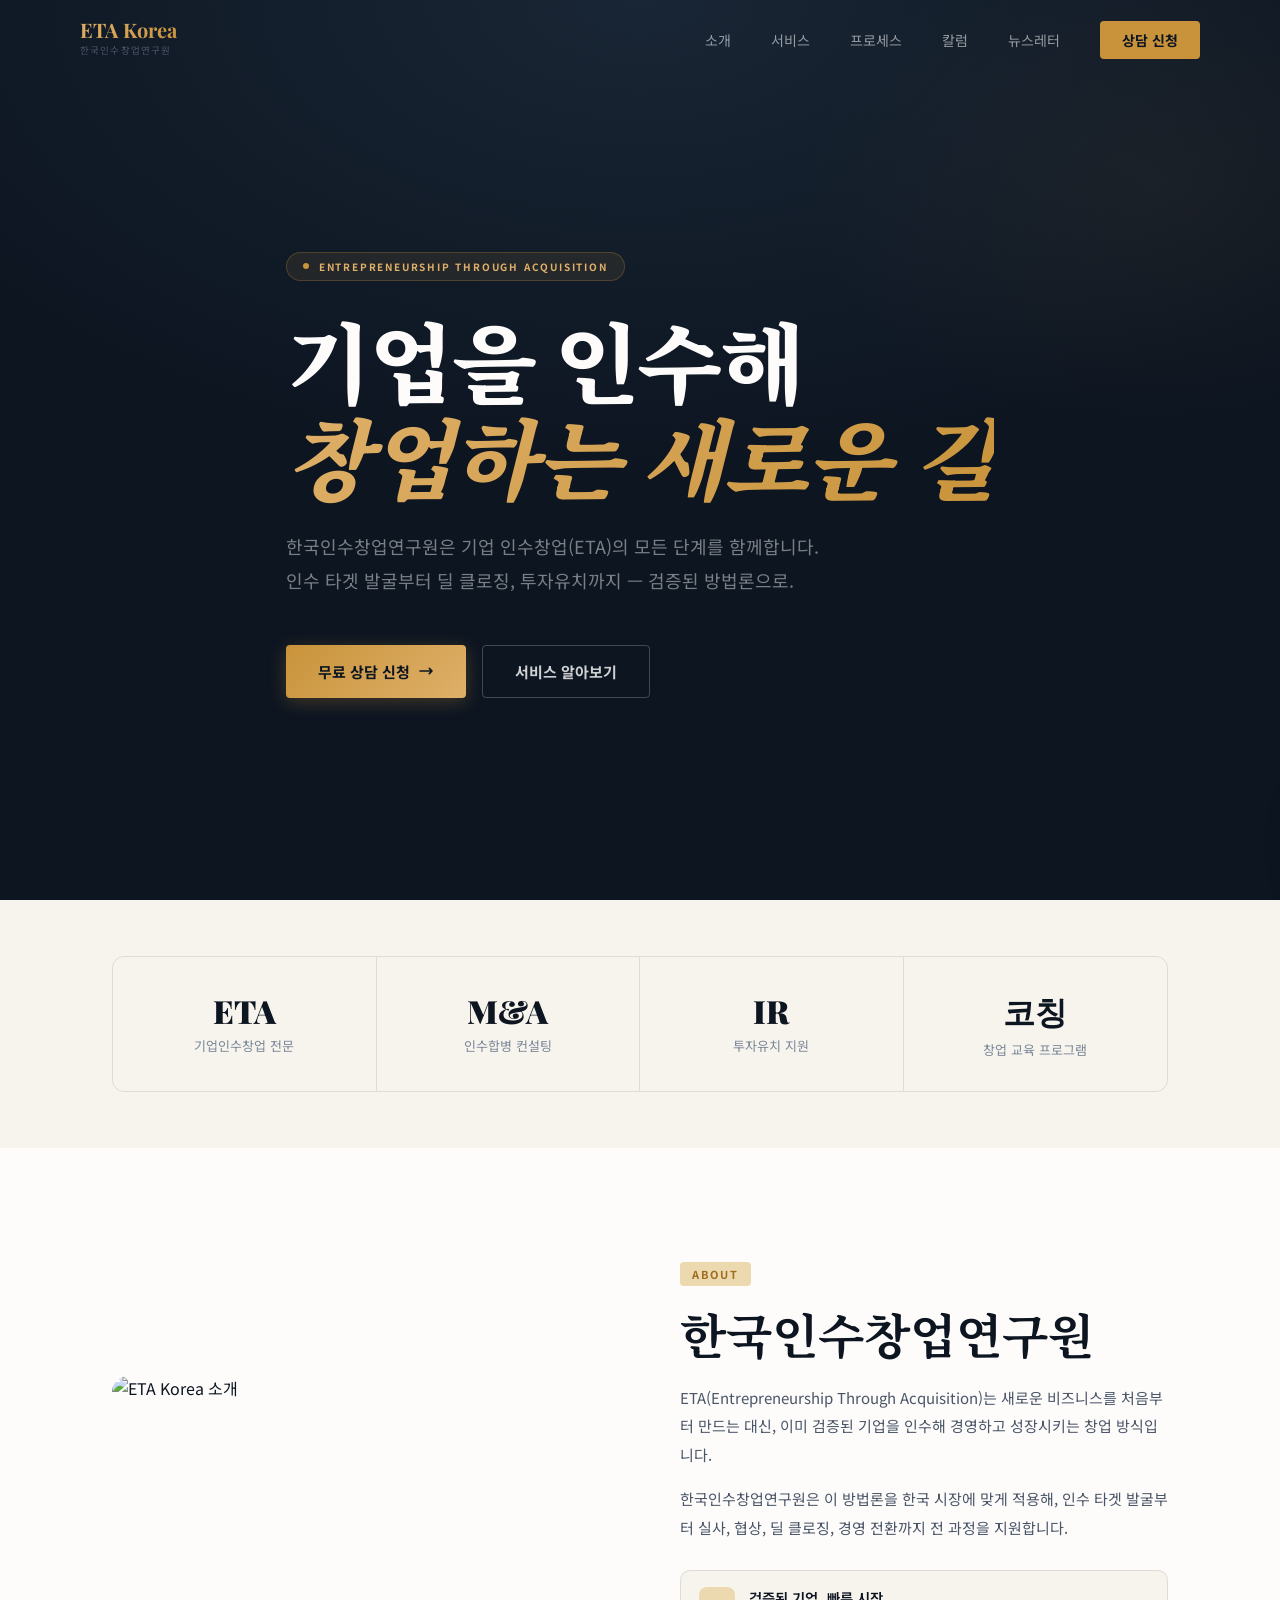
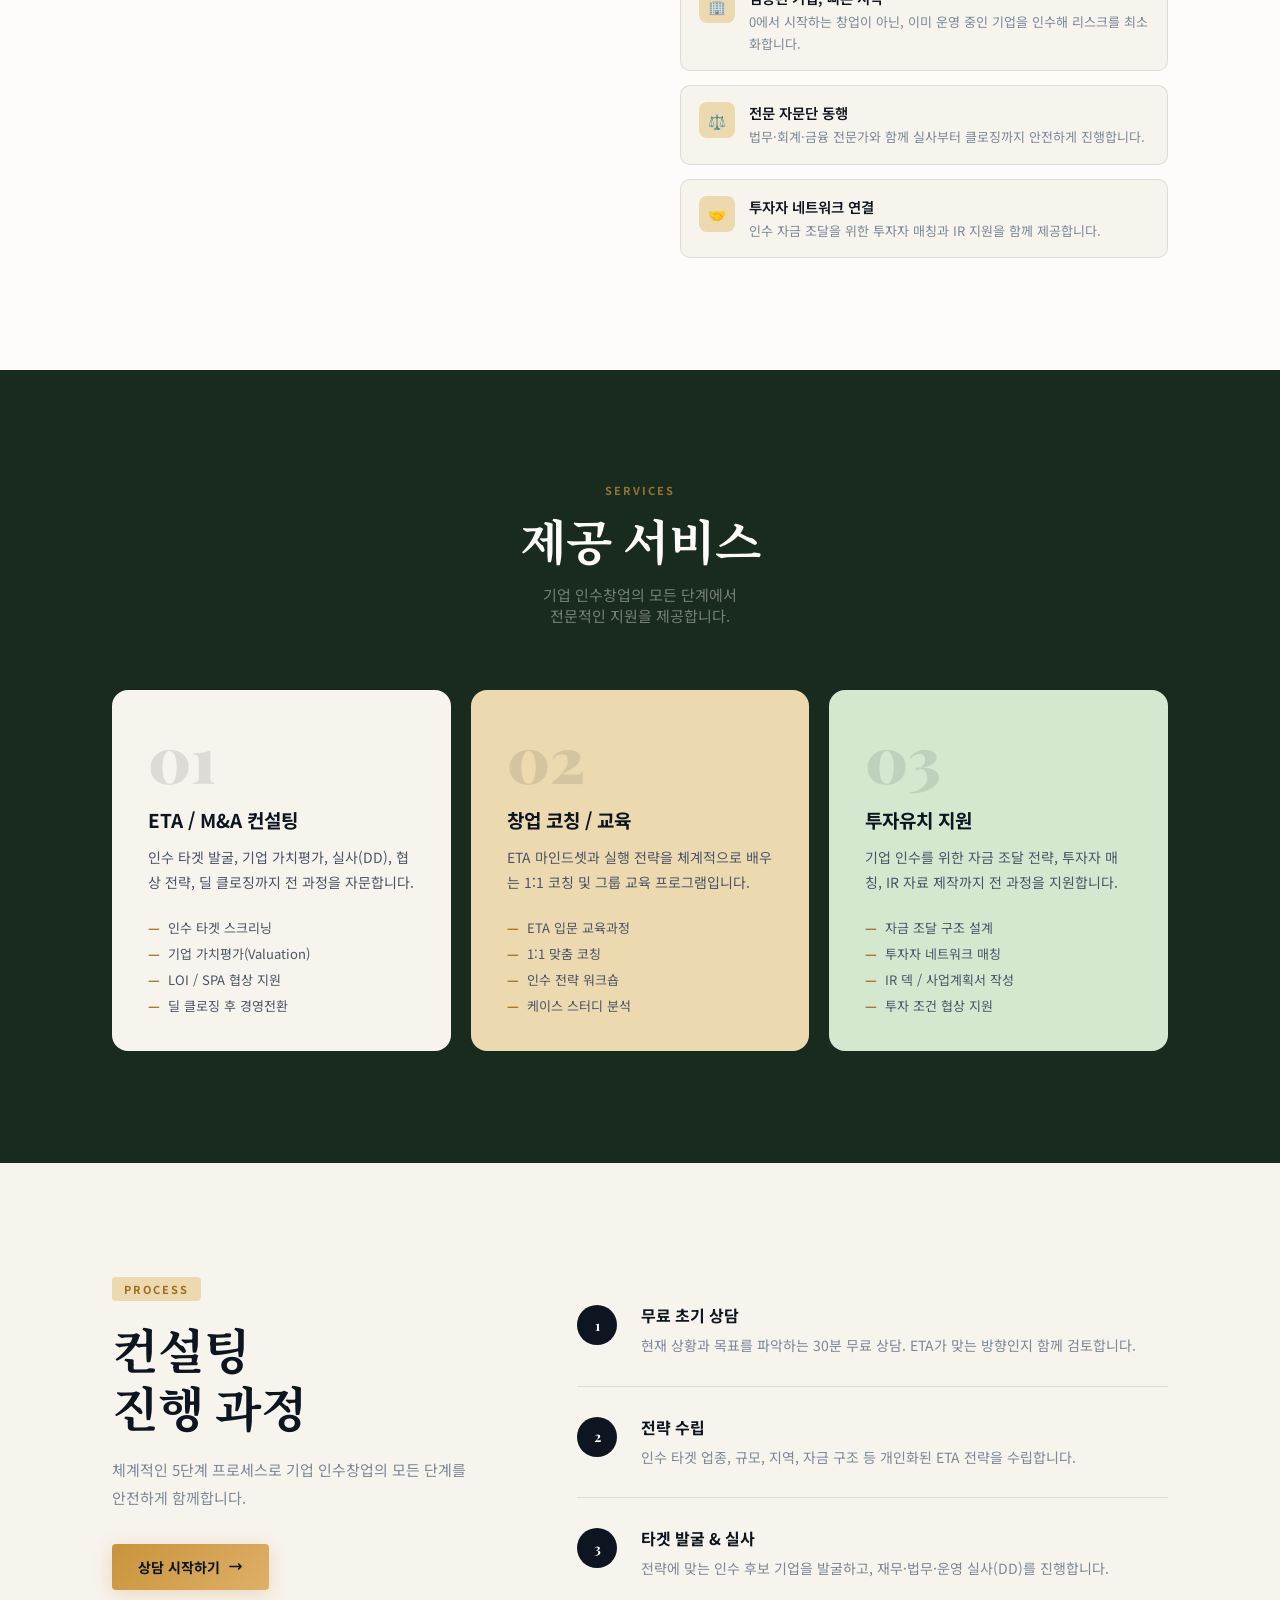
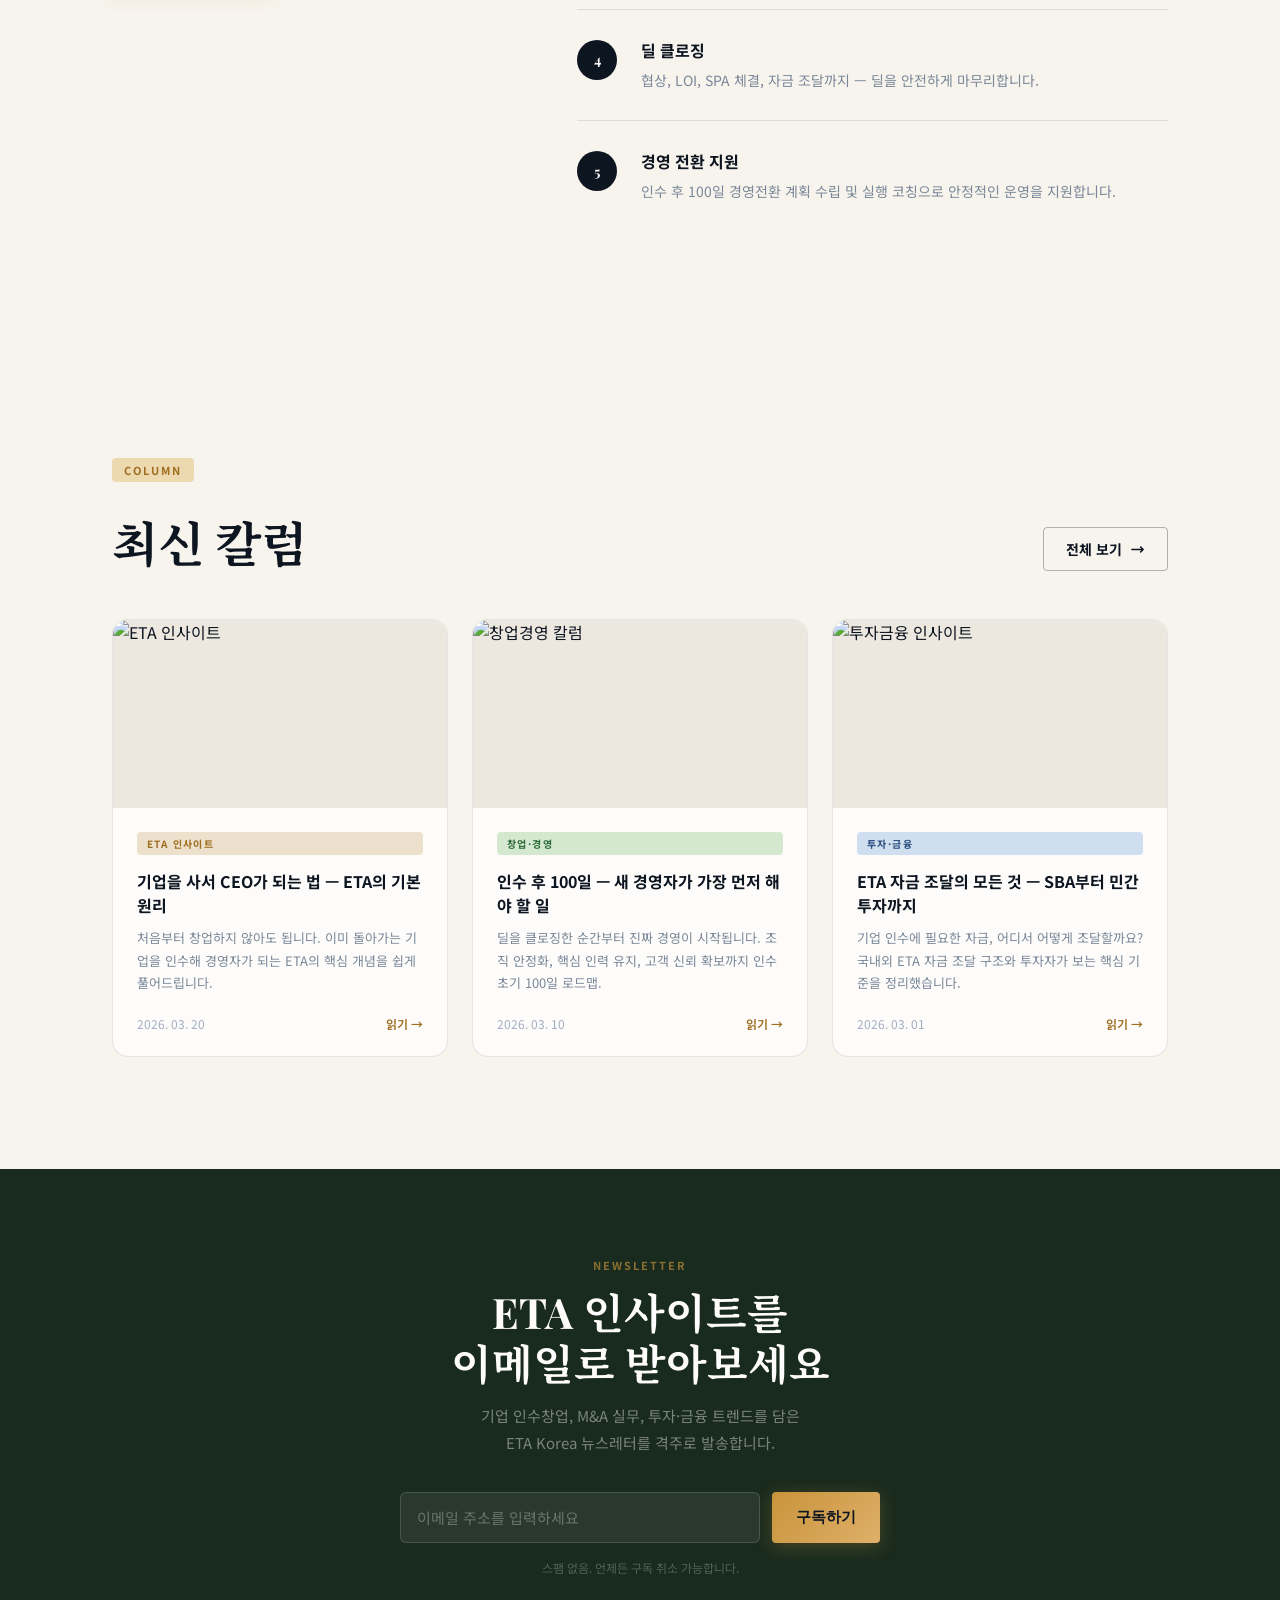
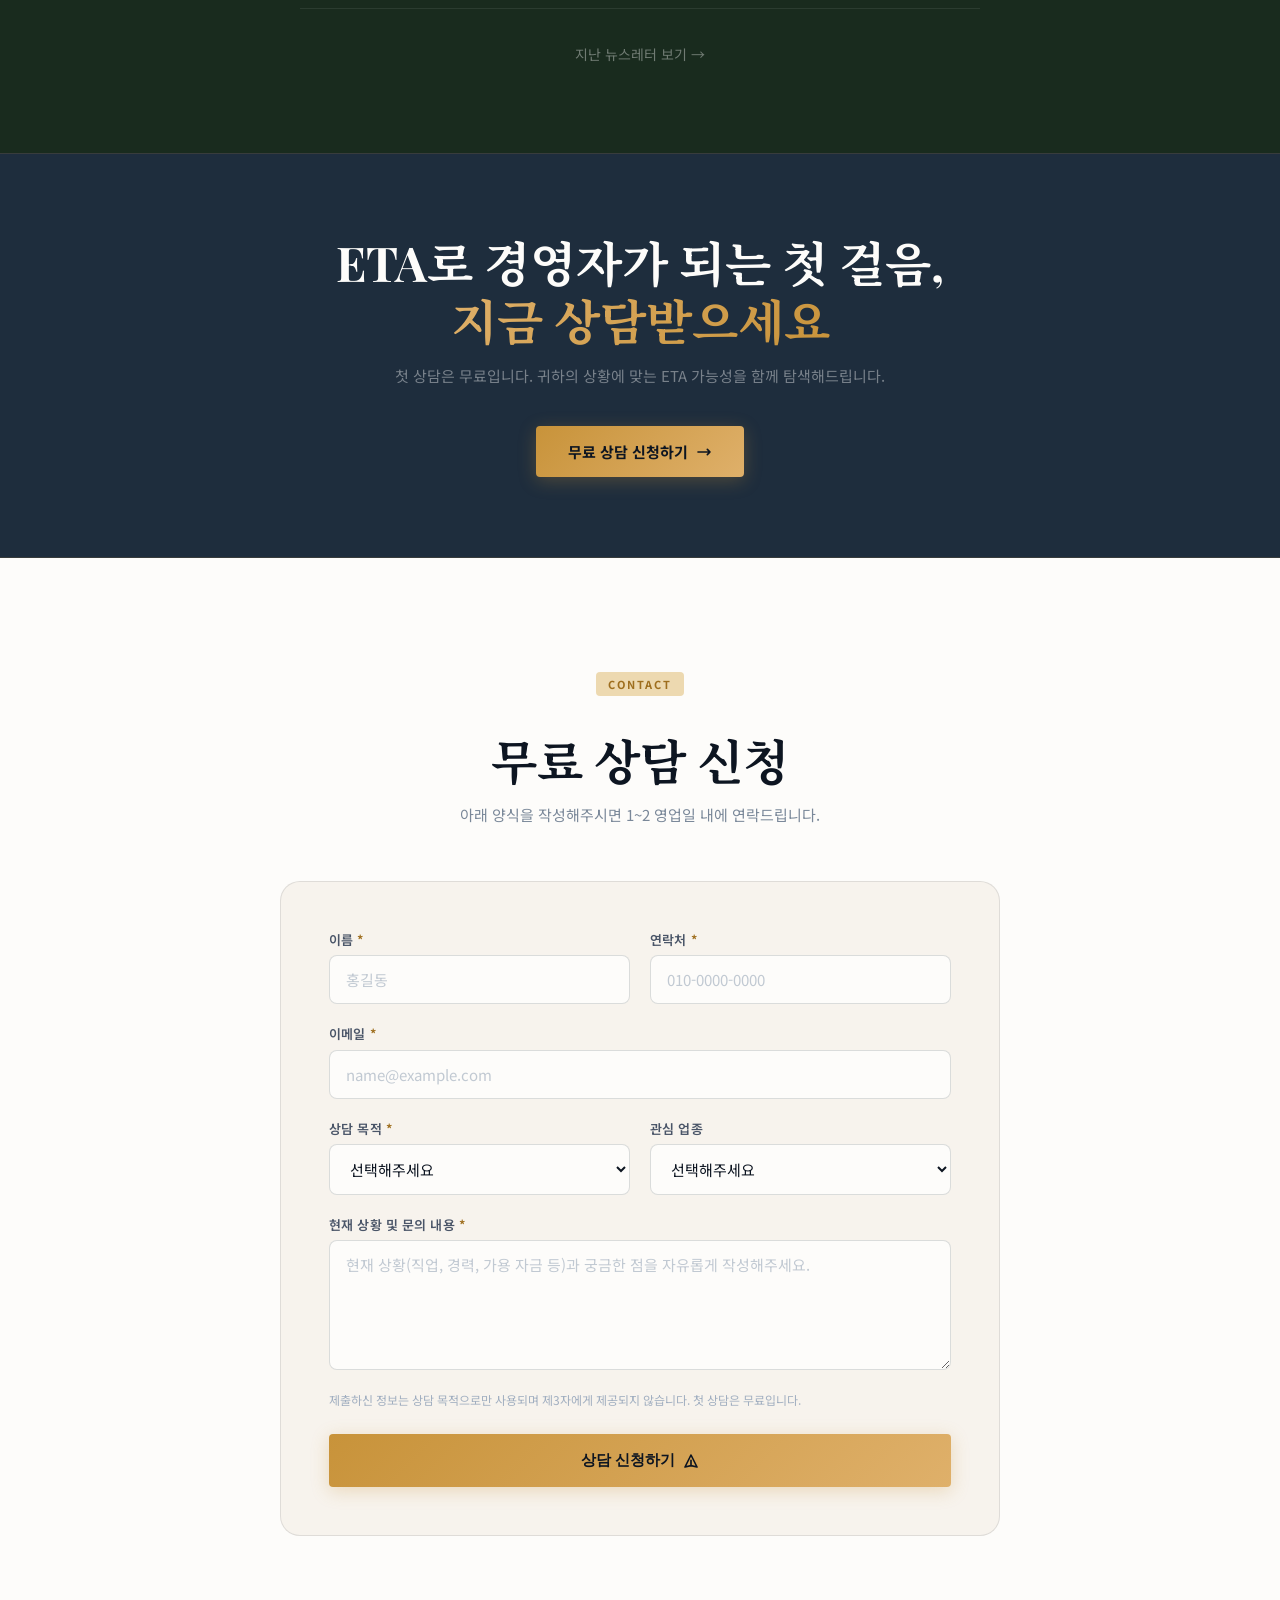
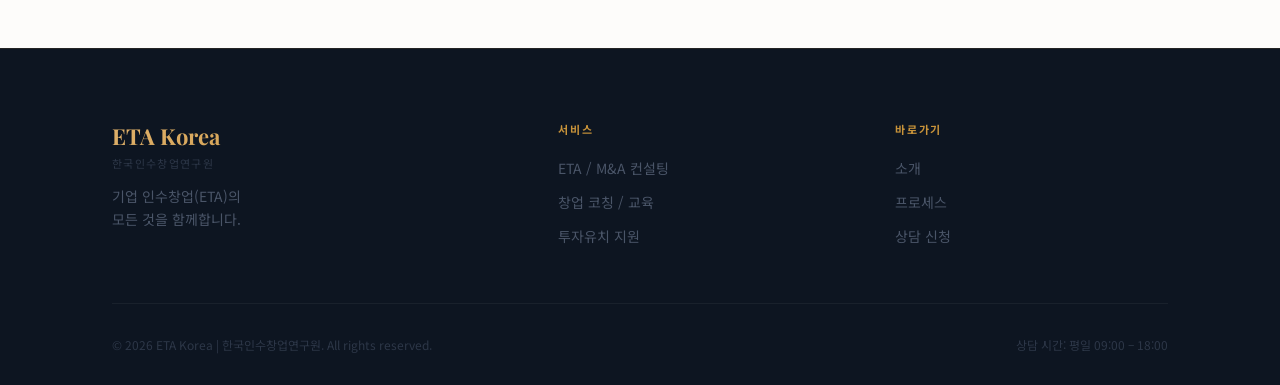
==== index.html @ 8d8b918f "Initial commit: ETA Korea landing page Static site for 한국인수창업연구원 — includes homepage, columns archiv" ====
<!DOCTYPE html>
<html lang="ko" class="scroll-smooth">
<head>
  <meta charset="UTF-8" />
  <meta name="viewport" content="width=device-width, initial-scale=1.0" />
  <meta name="description" content="한국인수창업연구원(ETA Korea) — 기업 인수창업(ETA) 전문 컨설팅, 창업 코칭, 투자유치" />
  <title>ETA Korea | 한국인수창업연구원</title>
  <link href="https://fonts.googleapis.com/css2?family=Playfair+Display:ital,wght@0,700;0,900;1,700&family=Noto+Sans+KR:wght@300;400;500;700&family=Noto+Serif+KR:wght@600;700&display=swap" rel="stylesheet">
  <style>
    *, *::before, *::after { box-sizing: border-box; margin: 0; padding: 0; }

    :root {
      --ink:    #0D1521;
      --ink-2:  #1E2D3D;
      --cream:  #F7F3ED;
      --cream-2:#EDE8DF;
      --forest: #192B1E;
      --moss:   #2D4A35;
      --gold:   #C8933A;
      --gold-l: #DFB06A;
      --gold-d: #9E6E1E;
      --sand:   #EDD9B0;
      --white:  #FDFCFA;
      --grey:   #8A9BAD;
      --border-dark: rgba(255,255,255,0.08);
      --border-light: rgba(13,21,33,0.1);
    }

    html { font-size: 16px; }

    body {
      font-family: 'Noto Sans KR', Apple SD Gothic Neo, sans-serif;
      color: var(--ink);
      background: var(--ink);
      -webkit-font-smoothing: antialiased;
    }

    ::-webkit-scrollbar { width: 4px; }
    ::-webkit-scrollbar-track { background: var(--ink); }
    ::-webkit-scrollbar-thumb { background: var(--gold); border-radius: 4px; }

    /* ─── TYPE SCALE ─── */
    .display {
      font-family: 'Playfair Display', 'Noto Serif KR', Georgia, serif;
      font-weight: 900;
      line-height: 1.1;
      letter-spacing: -0.02em;
    }
    .heading {
      font-family: 'Playfair Display', 'Noto Serif KR', Georgia, serif;
      font-weight: 700;
      line-height: 1.2;
    }
    .label {
      font-size: 0.6875rem;
      font-weight: 700;
      letter-spacing: 0.18em;
      text-transform: uppercase;
    }

    /* ─── LAYOUT ─── */
    .container { max-width: 1120px; margin: 0 auto; padding: 0 2rem; }

    /* ─── NAVBAR ─── */
    .nav {
      position: fixed; top: 0; left: 0; right: 0; z-index: 100;
      padding: 1.25rem 2rem;
      transition: background 0.35s, box-shadow 0.35s;
    }
    .nav.scrolled {
      background: rgba(13, 21, 33, 0.96);
      backdrop-filter: blur(18px);
      box-shadow: 0 1px 0 rgba(200,147,58,0.18);
    }
    .nav-inner {
      max-width: 1120px; margin: 0 auto;
      display: flex; align-items: center; justify-content: space-between;
    }
    .nav-logo-en {
      font-family: 'Playfair Display', serif;
      font-weight: 700; font-size: 1.25rem;
      background: linear-gradient(135deg, var(--gold-l), var(--gold));
      -webkit-background-clip: text; -webkit-text-fill-color: transparent;
      background-clip: text;
      text-decoration: none; line-height: 1;
    }
    .nav-logo-ko {
      font-size: 0.6rem; color: #4A5568;
      letter-spacing: 0.12em; margin-top: 3px;
    }
    .nav-links { display: flex; align-items: center; gap: 2.5rem; list-style: none; }
    .nav-links a {
      font-size: 0.875rem; color: rgba(255,255,255,0.55);
      text-decoration: none;
      transition: color 0.2s;
    }
    .nav-links a:hover { color: var(--gold-l); }
    .nav-cta {
      background: var(--gold);
      color: var(--ink) !important;
      font-weight: 700;
      padding: 0.5625rem 1.375rem;
      border-radius: 4px;
      transition: background 0.2s, transform 0.2s !important;
    }
    .nav-cta:hover { background: var(--gold-l) !important; transform: translateY(-1px); }

    /* Mobile nav */
    .nav-hamburger {
      display: none; background: none; border: none;
      color: rgba(255,255,255,0.6); cursor: pointer; padding: 0.25rem;
    }
    #mobileMenu {
      display: none; flex-direction: column;
      background: rgba(13,21,33,0.98);
      border-top: 1px solid rgba(200,147,58,0.15);
      padding: 1rem 2rem 1.5rem;
    }
    #mobileMenu.open { display: flex; }
    #mobileMenu a {
      display: block; padding: 0.875rem 0;
      color: rgba(255,255,255,0.6); text-decoration: none;
      border-bottom: 1px solid rgba(255,255,255,0.06);
      font-size: 0.9375rem;
      transition: color 0.2s;
    }
    #mobileMenu a:hover { color: var(--gold-l); }
    #mobileMenu a:last-child { border-bottom: none; color: var(--gold); font-weight: 600; }

    /* ─── BUTTONS ─── */
    .btn {
      display: inline-flex; align-items: center; gap: 0.5rem;
      font-weight: 700; font-size: 0.9375rem;
      padding: 0.9375rem 2rem; border-radius: 4px;
      border: none; cursor: pointer; text-decoration: none;
      transition: transform 0.2s ease, box-shadow 0.2s ease, filter 0.2s ease;
    }
    .btn:focus { outline: 3px solid rgba(200,147,58,0.45); outline-offset: 2px; }
    .btn:active { transform: scale(0.97) !important; }
    .btn:disabled { opacity: 0.45; cursor: not-allowed; transform: none !important; }

    .btn-gold {
      background: linear-gradient(135deg, var(--gold), var(--gold-l));
      color: var(--ink);
      box-shadow: 0 4px 18px rgba(200,147,58,0.28);
    }
    .btn-gold:hover { transform: translateY(-2px); box-shadow: 0 8px 28px rgba(200,147,58,0.42); filter: brightness(1.05); }

    .btn-ghost-light {
      background: transparent;
      color: rgba(255,255,255,0.8);
      border: 1.5px solid rgba(255,255,255,0.22);
    }
    .btn-ghost-light:hover { background: rgba(255,255,255,0.07); transform: translateY(-2px); }

    .btn-ghost-dark {
      background: transparent;
      color: var(--ink);
      border: 1.5px solid rgba(13,21,33,0.3);
    }
    .btn-ghost-dark:hover { background: rgba(13,21,33,0.06); transform: translateY(-2px); }

    /* ─── SECTION COLORS ─── */
    .sec-dark   { background: var(--ink); }
    .sec-cream  { background: var(--cream); }
    .sec-forest { background: var(--forest); }
    .sec-white  { background: var(--white); }

    /* ─── HERO (dark) ─── */
    .hero {
      background:
        radial-gradient(ellipse 100% 80% at 50% 0%, rgba(30,45,61,0.7) 0%, transparent 65%),
        radial-gradient(ellipse 50% 50% at 90% 20%, rgba(200,147,58,0.07) 0%, transparent 55%),
        var(--ink);
      min-height: 100vh;
      display: flex; align-items: center;
      padding: 9rem 2rem 6rem;
    }
    .hero-tag {
      display: inline-flex; align-items: center; gap: 0.625rem;
      background: rgba(200,147,58,0.1);
      border: 1px solid rgba(200,147,58,0.25);
      border-radius: 999px;
      padding: 0.375rem 1rem;
      margin-bottom: 2rem;
    }
    .hero-tag-dot {
      width: 6px; height: 6px; border-radius: 50%;
      background: var(--gold);
      animation: pulse 2s infinite;
    }
    @keyframes pulse {
      0%,100% { opacity: 1; } 50% { opacity: 0.4; }
    }
    .hero-title {
      font-size: clamp(3rem, 7vw, 5.5rem);
      color: #FDFCFA;
      margin-bottom: 1.5rem;
    }
    .hero-title em {
      font-style: italic;
      background: linear-gradient(135deg, var(--gold-l), var(--gold));
      -webkit-background-clip: text; -webkit-text-fill-color: transparent;
      background-clip: text;
    }
    .hero-sub {
      font-size: clamp(1rem, 2vw, 1.125rem);
      color: rgba(255,255,255,0.45);
      line-height: 1.85; max-width: 560px;
      margin-bottom: 3rem;
    }
    .hero-actions { display: flex; flex-wrap: wrap; gap: 1rem; }

    /* ─── STATS (cream) ─── */
    .stats-section {
      background: var(--cream);
      padding: 3.5rem 2rem;
    }
    .stats-grid {
      display: grid; grid-template-columns: repeat(4, 1fr);
      border: 1px solid var(--border-light);
      border-radius: 12px; overflow: hidden;
    }
    .stat-cell {
      padding: 2rem 1.5rem; text-align: center;
      border-right: 1px solid var(--border-light);
    }
    .stat-cell:last-child { border-right: none; }
    .stat-num {
      font-family: 'Playfair Display', serif;
      font-weight: 900; font-size: 2rem;
      color: var(--ink); margin-bottom: 0.25rem;
    }
    .stat-label { font-size: 0.8125rem; color: #7A8899; }

    /* ─── ABOUT (white/cream) ─── */
    .about-section {
      background: var(--white);
      padding: 7rem 2rem;
    }
    .about-grid {
      display: grid; grid-template-columns: 1fr 1fr;
      gap: 5rem; align-items: center;
    }
    .about-img {
      border-radius: 16px; overflow: hidden;
      aspect-ratio: 4/3;
    }
    .about-img img { width: 100%; height: 100%; object-fit: cover; }
    .section-label {
      display: inline-block;
      background: var(--sand);
      color: var(--gold-d);
      border-radius: 4px;
      padding: 0.25rem 0.75rem;
      margin-bottom: 1.25rem;
    }
    .about-title { font-size: clamp(2rem, 4vw, 3rem); color: var(--ink); margin-bottom: 1.25rem; }
    .about-body { font-size: 0.9375rem; color: #4A5568; line-height: 1.9; margin-bottom: 1.75rem; }
    .feat-list { display: flex; flex-direction: column; gap: 0.875rem; }
    .feat-row {
      display: flex; align-items: flex-start; gap: 0.875rem;
      padding: 1rem 1.125rem;
      background: var(--cream);
      border: 1px solid var(--border-light);
      border-radius: 10px;
    }
    .feat-icon {
      width: 2.25rem; height: 2.25rem; flex-shrink: 0;
      border-radius: 8px; background: var(--sand);
      display: flex; align-items: center; justify-content: center;
      font-size: 0.9rem;
    }
    .feat-title { font-weight: 600; font-size: 0.9rem; color: var(--ink); margin-bottom: 0.2rem; }
    .feat-desc { font-size: 0.8125rem; color: #7A8899; line-height: 1.65; }

    /* ─── SERVICES (forest green dark) ─── */
    .services-section {
      background: var(--forest);
      padding: 7rem 2rem;
    }
    .services-header { text-align: center; margin-bottom: 4rem; }
    .services-title { font-size: clamp(2rem, 4vw, 3rem); color: #FDFCFA; margin-bottom: 0.875rem; }
    .services-sub { font-size: 0.9375rem; color: rgba(255,255,255,0.4); max-width: 440px; margin: 0 auto; }
    .services-grid {
      display: grid; grid-template-columns: repeat(3, 1fr); gap: 1.25rem;
    }
    .svc-card {
      border-radius: 16px; padding: 2.25rem;
      position: relative; overflow: hidden;
      transition: transform 0.3s ease, box-shadow 0.3s ease;
    }
    .svc-card:hover { transform: translateY(-6px); box-shadow: 0 20px 60px rgba(0,0,0,0.3); }
    .svc-card-1 { background: var(--cream); }
    .svc-card-2 { background: var(--sand); }
    .svc-card-3 { background: #D4E8D0; }
    .svc-num {
      font-family: 'Playfair Display', serif;
      font-weight: 900; font-size: 4rem;
      opacity: 0.1; line-height: 1;
      margin-bottom: 1rem; color: var(--ink);
    }
    .svc-title { font-size: 1.1875rem; font-weight: 700; color: var(--ink); margin-bottom: 0.75rem; }
    .svc-desc { font-size: 0.875rem; color: #4A5568; line-height: 1.75; margin-bottom: 1.5rem; }
    .svc-list { list-style: none; display: flex; flex-direction: column; gap: 0.4375rem; }
    .svc-list li { font-size: 0.8125rem; color: #4A5568; display: flex; align-items: center; gap: 0.5rem; }
    .svc-list li::before { content: '—'; color: var(--gold-d); font-weight: 700; }

    /* ─── PROCESS (cream) ─── */
    .process-section {
      background: var(--cream);
      padding: 7rem 2rem;
    }
    .process-inner {
      display: grid; grid-template-columns: 1fr 1.6fr; gap: 6rem; align-items: start;
    }
    .process-left-title { font-size: clamp(2rem, 4vw, 3rem); color: var(--ink); margin-bottom: 1.25rem; }
    .process-left-sub { font-size: 0.9375rem; color: #7A8899; line-height: 1.85; margin-bottom: 2rem; }
    .steps { display: flex; flex-direction: column; gap: 0; }
    .step {
      display: flex; gap: 1.5rem;
      padding: 1.75rem 0;
      border-bottom: 1px solid var(--border-light);
      position: relative;
    }
    .step:last-child { border-bottom: none; }
    .step-n {
      width: 2.5rem; height: 2.5rem; flex-shrink: 0;
      border-radius: 50%;
      background: var(--ink);
      color: #FDFCFA;
      display: flex; align-items: center; justify-content: center;
      font-family: 'Playfair Display', serif; font-weight: 700; font-size: 0.875rem;
      margin-top: 0.125rem;
    }
    .step-title { font-weight: 700; font-size: 1rem; color: var(--ink); margin-bottom: 0.375rem; }
    .step-desc { font-size: 0.875rem; color: #7A8899; line-height: 1.75; }

    /* ─── COLUMNS SECTION ─── */
    .columns-section {
      background: var(--cream);
      padding: 7rem 2rem;
    }
    .columns-header {
      display: flex; align-items: flex-end; justify-content: space-between;
      margin-bottom: 3rem; flex-wrap: wrap; gap: 1rem;
    }
    .columns-header-left h2 { font-size: clamp(2rem,4vw,3rem); color: var(--ink); margin-top: 0.75rem; }
    .columns-grid { display: grid; grid-template-columns: repeat(3, 1fr); gap: 1.5rem; }
    .col-card {
      background: var(--white);
      border: 1px solid var(--border-light);
      border-radius: 16px; overflow: hidden;
      display: flex; flex-direction: column;
      transition: transform 0.3s ease, box-shadow 0.3s ease;
      text-decoration: none; color: inherit;
    }
    .col-card:hover { transform: translateY(-5px); box-shadow: 0 16px 48px rgba(13,21,33,0.1); }
    .col-card-thumb {
      aspect-ratio: 16/9; overflow: hidden;
      background: var(--cream-2);
    }
    .col-card-thumb img { width: 100%; height: 100%; object-fit: cover; transition: transform 0.4s ease; }
    .col-card:hover .col-card-thumb img { transform: scale(1.04); }
    .col-card-body { padding: 1.5rem; flex: 1; display: flex; flex-direction: column; }
    .col-tag {
      display: inline-block;
      font-size: 0.625rem; font-weight: 700; letter-spacing: 0.14em; text-transform: uppercase;
      padding: 0.25rem 0.625rem; border-radius: 4px; margin-bottom: 0.875rem;
    }
    .col-tag-eta   { background: #EDE0CC; color: var(--gold-d); }
    .col-tag-biz   { background: #D4E8D0; color: #2D6B3A; }
    .col-tag-fin   { background: #D0DFF0; color: #2B5080; }
    .col-title { font-weight: 700; font-size: 1rem; color: var(--ink); line-height: 1.5; margin-bottom: 0.625rem; }
    .col-excerpt { font-size: 0.8125rem; color: #7A8899; line-height: 1.75; flex: 1; margin-bottom: 1.25rem; }
    .col-meta { font-size: 0.75rem; color: #A0AEC0; display: flex; align-items: center; justify-content: space-between; }
    .col-readmore { font-size: 0.75rem; font-weight: 600; color: var(--gold-d); text-decoration: none; transition: color 0.2s; }
    .col-readmore:hover { color: var(--gold); }

    /* ─── NEWSLETTER SECTION ─── */
    .newsletter-section {
      background: var(--forest);
      padding: 5.5rem 2rem;
    }
    .newsletter-inner {
      max-width: 680px; margin: 0 auto; text-align: center;
    }
    .newsletter-title { font-size: clamp(1.75rem,3.5vw,2.625rem); color: #FDFCFA; margin-bottom: 0.875rem; }
    .newsletter-sub { font-size: 0.9375rem; color: rgba(255,255,255,0.42); line-height: 1.8; margin-bottom: 2.25rem; }
    .newsletter-form {
      display: flex; gap: 0.75rem;
      max-width: 480px; margin: 0 auto 1rem;
    }
    .newsletter-input {
      flex: 1;
      background: rgba(255,255,255,0.07);
      border: 1.5px solid rgba(255,255,255,0.14);
      border-radius: 6px; padding: 0.875rem 1rem;
      color: #FDFCFA; font-family: 'Noto Sans KR', sans-serif; font-size: 0.9375rem;
      transition: border-color 0.2s, box-shadow 0.2s;
    }
    .newsletter-input::placeholder { color: rgba(255,255,255,0.3); }
    .newsletter-input:focus { outline: none; border-color: var(--gold); box-shadow: 0 0 0 3px rgba(200,147,58,0.15); }
    .newsletter-notice { font-size: 0.75rem; color: rgba(255,255,255,0.25); }
    .newsletter-success { display: none; }
    .newsletter-success p { color: var(--gold-l); font-weight: 600; font-size: 1rem; margin-top: 1rem; }

    @media (max-width: 768px) {
      .columns-grid { grid-template-columns: 1fr; }
      .newsletter-form { flex-direction: column; }
    }
    @media (max-width: 900px) {
      .columns-grid { grid-template-columns: 1fr 1fr; }
    }

    /* ─── CTA BANNER (ink dark with gold) ─── */
    .cta-banner {
      background: var(--ink-2);
      border-top: 1px solid rgba(200,147,58,0.15);
      border-bottom: 1px solid rgba(200,147,58,0.15);
      padding: 5rem 2rem;
      text-align: center;
    }
    .cta-title {
      font-size: clamp(2rem, 4vw, 3rem);
      color: #FDFCFA; margin-bottom: 1rem;
    }
    .cta-sub { font-size: 0.9375rem; color: rgba(255,255,255,0.4); margin-bottom: 2.5rem; }

    /* ─── FORM (white) ─── */
    .form-section {
      background: var(--white);
      padding: 7rem 2rem;
    }
    .form-header { text-align: center; margin-bottom: 3.5rem; }
    .form-title { font-size: clamp(2rem, 4vw, 3rem); color: var(--ink); margin-bottom: 0.875rem; }
    .form-sub { font-size: 0.9375rem; color: #7A8899; }
    .form-card {
      max-width: 720px; margin: 0 auto;
      background: var(--cream);
      border: 1px solid var(--border-light);
      border-radius: 20px;
      padding: 3rem;
    }
    .f-row { display: grid; grid-template-columns: 1fr 1fr; gap: 1.25rem; margin-bottom: 1.25rem; }
    .f-group { display: flex; flex-direction: column; gap: 0.4rem; margin-bottom: 1.25rem; }
    .f-label { font-size: 0.8125rem; font-weight: 600; color: #4A5568; letter-spacing: 0.01em; }
    .f-req { color: var(--gold-d); }
    .f-input {
      width: 100%;
      background: var(--white);
      border: 1.5px solid rgba(13,21,33,0.14);
      border-radius: 8px;
      padding: 0.8125rem 1rem;
      color: var(--ink);
      font-family: 'Noto Sans KR', sans-serif;
      font-size: 0.9375rem;
      transition: border-color 0.2s, box-shadow 0.2s;
    }
    .f-input::placeholder { color: #C1C9D2; }
    .f-input:focus { outline: none; border-color: var(--gold); box-shadow: 0 0 0 3px rgba(200,147,58,0.12); }
    .f-input option { background: var(--white); }
    textarea.f-input { resize: vertical; min-height: 130px; }
    .f-privacy { font-size: 0.75rem; color: #A0AEC0; line-height: 1.65; margin-bottom: 1.5rem; }
    .btn-submit {
      width: 100%; justify-content: center;
      padding: 1.0625rem;
    }
    .form-success { display: none; text-align: center; padding: 4rem 0; }
    .success-check {
      width: 5rem; height: 5rem; border-radius: 50%;
      background: rgba(200,147,58,0.1);
      border: 2px solid rgba(200,147,58,0.35);
      display: flex; align-items: center; justify-content: center;
      margin: 0 auto 1.5rem;
    }
    .success-title { font-size: 2rem; font-weight: 700; color: var(--ink); margin-bottom: 0.75rem; }
    .success-sub { font-size: 0.9375rem; color: #7A8899; line-height: 1.75; }

    /* ─── FOOTER ─── */
    .footer {
      background: var(--ink);
      padding: 4.5rem 2rem 2rem;
      border-top: 1px solid rgba(200,147,58,0.12);
    }
    .footer-grid {
      display: grid; grid-template-columns: 1.4fr 1fr 1fr;
      gap: 4rem; margin-bottom: 3.5rem;
    }
    .footer-brand-name {
      font-family: 'Playfair Display', serif; font-weight: 700; font-size: 1.375rem;
      background: linear-gradient(135deg, var(--gold-l), var(--gold));
      -webkit-background-clip: text; -webkit-text-fill-color: transparent;
      background-clip: text;
      margin-bottom: 0.25rem;
    }
    .footer-brand-ko { font-size: 0.6875rem; color: #2D3748; letter-spacing: 0.12em; margin-bottom: 0.875rem; }
    .footer-tagline { font-size: 0.875rem; color: #4A5568; line-height: 1.65; }
    .footer-col-title { font-size: 0.6875rem; font-weight: 700; color: var(--gold); letter-spacing: 0.16em; text-transform: uppercase; margin-bottom: 1.125rem; }
    .footer-links { list-style: none; display: flex; flex-direction: column; gap: 0.625rem; }
    .footer-links a { font-size: 0.875rem; color: #4A5568; text-decoration: none; transition: color 0.2s; }
    .footer-links a:hover { color: var(--gold-l); }
    .footer-bottom {
      padding-top: 2rem;
      border-top: 1px solid rgba(255,255,255,0.05);
      display: flex; flex-wrap: wrap; justify-content: space-between;
      gap: 0.5rem;
    }
    .footer-bottom p { font-size: 0.75rem; color: #2D3748; }

    /* ─── TOAST ─── */
    .toast {
      position: fixed; bottom: 2rem; right: 2rem; z-index: 999;
      background: var(--ink-2);
      border: 1px solid rgba(200,147,58,0.25);
      border-left: 4px solid var(--gold);
      border-radius: 10px; padding: 1.125rem 1.5rem;
      max-width: 300px;
      box-shadow: 0 16px 48px rgba(0,0,0,0.4);
      transform: translateX(130%);
      transition: transform 0.45s cubic-bezier(0.16, 1, 0.3, 1);
    }
    .toast.show { transform: translateX(0); }
    .toast-title { font-weight: 600; font-size: 0.875rem; color: #FDFCFA; margin-bottom: 0.25rem; }
    .toast-sub { font-size: 0.75rem; color: #4A5568; }

    /* ─── REVEAL ANIMATIONS ─── */
    .reveal {
      opacity: 0; transform: translateY(28px);
      transition: opacity 0.7s ease, transform 0.7s ease;
    }
    .reveal.in { opacity: 1; transform: translateY(0); }

    /* ─── RESPONSIVE ─── */
    @media (max-width: 900px) {
      .services-grid { grid-template-columns: 1fr; }
      .process-inner { grid-template-columns: 1fr; gap: 3rem; }
      .footer-grid { grid-template-columns: 1fr 1fr; }
    }
    @media (max-width: 768px) {
      .nav-links { display: none; }
      .nav-hamburger { display: block; }
      .about-grid { grid-template-columns: 1fr; gap: 3rem; }
      .stats-grid { grid-template-columns: repeat(2, 1fr); }
      .stat-cell:nth-child(2) { border-right: none; }
      .stat-cell:nth-child(3), .stat-cell:nth-child(4) { border-top: 1px solid var(--border-light); }
      .f-row { grid-template-columns: 1fr; }
      .footer-grid { grid-template-columns: 1fr; gap: 2.5rem; }
      .form-card { padding: 1.75rem; }
    }
  </style>
</head>
<body>

  <!-- ══════════════ NAVBAR ══════════════ -->
  <nav id="navbar" class="nav">
    <div class="nav-inner">
      <a href="#home" style="text-decoration:none;">
        <div class="nav-logo-en">ETA Korea</div>
        <div class="nav-logo-ko">한국인수창업연구원</div>
      </a>
      <ul class="nav-links">
        <li><a href="#about">소개</a></li>
        <li><a href="#services">서비스</a></li>
        <li><a href="#process">프로세스</a></li>
        <li><a href="#columns">칼럼</a></li>
        <li><a href="newsletter.html">뉴스레터</a></li>
        <li><a href="#contact" class="nav-cta">상담 신청</a></li>
      </ul>
      <button class="nav-hamburger" id="menuBtn" aria-label="메뉴">
        <svg id="ico-open"  width="24" height="24" fill="none" stroke="currentColor" stroke-width="2" viewBox="0 0 24 24"><path stroke-linecap="round" stroke-linejoin="round" d="M4 6h16M4 12h16M4 18h16"/></svg>
        <svg id="ico-close" width="24" height="24" fill="none" stroke="currentColor" stroke-width="2" viewBox="0 0 24 24" style="display:none;"><path stroke-linecap="round" stroke-linejoin="round" d="M6 18L18 6M6 6l12 12"/></svg>
      </button>
    </div>
    <div id="mobileMenu">
      <a href="#about"    onclick="closeMenu()">소개</a>
      <a href="#services" onclick="closeMenu()">서비스</a>
      <a href="#process"  onclick="closeMenu()">프로세스</a>
      <a href="#columns"       onclick="closeMenu()">칼럼</a>
      <a href="newsletter.html" onclick="closeMenu()">뉴스레터</a>
      <a href="#contact"       onclick="closeMenu()">상담 신청 →</a>
    </div>
  </nav>

  <!-- ══════════════ HERO ══════════════ -->
  <section id="home" class="hero">
    <div class="container">
      <div style="max-width:740px;">

        <div class="hero-tag">
          <span class="hero-tag-dot"></span>
          <span class="label" style="color:var(--gold-l); font-size:0.625rem;">Entrepreneurship Through Acquisition</span>
        </div>

        <h1 class="display hero-title">
          기업을 인수해<br>
          <em>창업하는 새로운 길</em>
        </h1>

        <p class="hero-sub">
          한국인수창업연구원은 기업 인수창업(ETA)의 모든 단계를 함께합니다.<br>
          인수 타겟 발굴부터 딜 클로징, 투자유치까지 — 검증된 방법론으로.
        </p>

        <div class="hero-actions">
          <a href="#contact" class="btn btn-gold">
            무료 상담 신청
            <svg width="16" height="16" fill="none" stroke="currentColor" stroke-width="2.5" viewBox="0 0 24 24"><path stroke-linecap="round" stroke-linejoin="round" d="M17 8l4 4m0 0l-4 4m4-4H3"/></svg>
          </a>
          <a href="#services" class="btn btn-ghost-light">서비스 알아보기</a>
        </div>

      </div>
    </div>
  </section>

  <!-- ══════════════ STATS ══════════════ -->
  <section class="stats-section">
    <div class="container">
      <div class="stats-grid reveal">
        <div class="stat-cell">
          <div class="stat-num">ETA</div>
          <div class="stat-label">기업인수창업 전문</div>
        </div>
        <div class="stat-cell">
          <div class="stat-num">M&amp;A</div>
          <div class="stat-label">인수합병 컨설팅</div>
        </div>
        <div class="stat-cell">
          <div class="stat-num">IR</div>
          <div class="stat-label">투자유치 지원</div>
        </div>
        <div class="stat-cell">
          <div class="stat-num">코칭</div>
          <div class="stat-label">창업 교육 프로그램</div>
        </div>
      </div>
    </div>
  </section>

  <!-- ══════════════ ABOUT ══════════════ -->
  <section id="about" class="about-section">
    <div class="container">
      <div class="about-grid reveal">

        <div class="about-img">
          <img src="https://placehold.co/800x600/1A2E1A/D4A843?text=ETA+Korea" alt="ETA Korea 소개">
        </div>

        <div>
          <span class="section-label label">About</span>
          <h2 class="heading about-title">한국인수창업연구원</h2>
          <p class="about-body">
            ETA(Entrepreneurship Through Acquisition)는 새로운 비즈니스를 처음부터 만드는 대신,
            이미 검증된 기업을 인수해 경영하고 성장시키는 창업 방식입니다.
          </p>
          <p class="about-body" style="margin-top:-0.75rem;">
            한국인수창업연구원은 이 방법론을 한국 시장에 맞게 적용해,
            인수 타겟 발굴부터 실사, 협상, 딜 클로징, 경영 전환까지 전 과정을 지원합니다.
          </p>

          <div class="feat-list">
            <div class="feat-row">
              <div class="feat-icon">🏢</div>
              <div>
                <div class="feat-title">검증된 기업, 빠른 시작</div>
                <div class="feat-desc">0에서 시작하는 창업이 아닌, 이미 운영 중인 기업을 인수해 리스크를 최소화합니다.</div>
              </div>
            </div>
            <div class="feat-row">
              <div class="feat-icon">⚖️</div>
              <div>
                <div class="feat-title">전문 자문단 동행</div>
                <div class="feat-desc">법무·회계·금융 전문가와 함께 실사부터 클로징까지 안전하게 진행합니다.</div>
              </div>
            </div>
            <div class="feat-row">
              <div class="feat-icon">🤝</div>
              <div>
                <div class="feat-title">투자자 네트워크 연결</div>
                <div class="feat-desc">인수 자금 조달을 위한 투자자 매칭과 IR 지원을 함께 제공합니다.</div>
              </div>
            </div>
          </div>
        </div>

      </div>
    </div>
  </section>

  <!-- ══════════════ SERVICES ══════════════ -->
  <section id="services" class="services-section">
    <div class="container">
      <div class="services-header reveal">
        <span class="label" style="color:rgba(200,147,58,0.7); display:block; margin-bottom:0.875rem;">Services</span>
        <h2 class="heading services-title">제공 서비스</h2>
        <p class="services-sub">기업 인수창업의 모든 단계에서<br>전문적인 지원을 제공합니다.</p>
      </div>

      <div class="services-grid">

        <div class="svc-card svc-card-1 reveal">
          <div class="svc-num">01</div>
          <h3 class="svc-title">ETA / M&A 컨설팅</h3>
          <p class="svc-desc">인수 타겟 발굴, 기업 가치평가, 실사(DD), 협상 전략, 딜 클로징까지 전 과정을 자문합니다.</p>
          <ul class="svc-list">
            <li>인수 타겟 스크리닝</li>
            <li>기업 가치평가(Valuation)</li>
            <li>LOI / SPA 협상 지원</li>
            <li>딜 클로징 후 경영전환</li>
          </ul>
        </div>

        <div class="svc-card svc-card-2 reveal" style="transition-delay:0.1s;">
          <div class="svc-num">02</div>
          <h3 class="svc-title">창업 코칭 / 교육</h3>
          <p class="svc-desc">ETA 마인드셋과 실행 전략을 체계적으로 배우는 1:1 코칭 및 그룹 교육 프로그램입니다.</p>
          <ul class="svc-list">
            <li>ETA 입문 교육과정</li>
            <li>1:1 맞춤 코칭</li>
            <li>인수 전략 워크숍</li>
            <li>케이스 스터디 분석</li>
          </ul>
        </div>

        <div class="svc-card svc-card-3 reveal" style="transition-delay:0.2s;">
          <div class="svc-num">03</div>
          <h3 class="svc-title">투자유치 지원</h3>
          <p class="svc-desc">기업 인수를 위한 자금 조달 전략, 투자자 매칭, IR 자료 제작까지 전 과정을 지원합니다.</p>
          <ul class="svc-list">
            <li>자금 조달 구조 설계</li>
            <li>투자자 네트워크 매칭</li>
            <li>IR 덱 / 사업계획서 작성</li>
            <li>투자 조건 협상 지원</li>
          </ul>
        </div>

      </div>
    </div>
  </section>

  <!-- ══════════════ PROCESS ══════════════ -->
  <section id="process" class="process-section">
    <div class="container">
      <div class="process-inner">

        <div class="reveal">
          <span class="section-label label">Process</span>
          <h2 class="heading process-left-title">컨설팅<br>진행 과정</h2>
          <p class="process-left-sub">체계적인 5단계 프로세스로 기업 인수창업의 모든 단계를 안전하게 함께합니다.</p>
          <a href="#contact" class="btn btn-gold" style="font-size:0.875rem; padding:0.8125rem 1.625rem;">
            상담 시작하기
            <svg width="15" height="15" fill="none" stroke="currentColor" stroke-width="2.5" viewBox="0 0 24 24"><path stroke-linecap="round" stroke-linejoin="round" d="M17 8l4 4m0 0l-4 4m4-4H3"/></svg>
          </a>
        </div>

        <div class="steps reveal">
          <div class="step">
            <div class="step-n">1</div>
            <div>
              <div class="step-title">무료 초기 상담</div>
              <div class="step-desc">현재 상황과 목표를 파악하는 30분 무료 상담. ETA가 맞는 방향인지 함께 검토합니다.</div>
            </div>
          </div>
          <div class="step">
            <div class="step-n">2</div>
            <div>
              <div class="step-title">전략 수립</div>
              <div class="step-desc">인수 타겟 업종, 규모, 지역, 자금 구조 등 개인화된 ETA 전략을 수립합니다.</div>
            </div>
          </div>
          <div class="step">
            <div class="step-n">3</div>
            <div>
              <div class="step-title">타겟 발굴 & 실사</div>
              <div class="step-desc">전략에 맞는 인수 후보 기업을 발굴하고, 재무·법무·운영 실사(DD)를 진행합니다.</div>
            </div>
          </div>
          <div class="step">
            <div class="step-n">4</div>
            <div>
              <div class="step-title">딜 클로징</div>
              <div class="step-desc">협상, LOI, SPA 체결, 자금 조달까지 — 딜을 안전하게 마무리합니다.</div>
            </div>
          </div>
          <div class="step">
            <div class="step-n">5</div>
            <div>
              <div class="step-title">경영 전환 지원</div>
              <div class="step-desc">인수 후 100일 경영전환 계획 수립 및 실행 코칭으로 안정적인 운영을 지원합니다.</div>
            </div>
          </div>
        </div>

      </div>
    </div>
  </section>

  <!-- ══════════════ COLUMNS ══════════════ -->
  <section id="columns" class="columns-section">
    <div class="container">
      <div class="columns-header reveal">
        <div class="columns-header-left">
          <span class="section-label label">Column</span>
          <h2 class="heading">최신 칼럼</h2>
        </div>
        <a href="columns.html" class="btn btn-ghost-dark" style="font-size:0.875rem; padding:0.6875rem 1.375rem;">
          전체 보기
          <svg width="15" height="15" fill="none" stroke="currentColor" stroke-width="2.5" viewBox="0 0 24 24"><path stroke-linecap="round" stroke-linejoin="round" d="M17 8l4 4m0 0l-4 4m4-4H3"/></svg>
        </a>
      </div>

      <div class="columns-grid">

        <a href="columns.html#eta-01" class="col-card reveal">
          <div class="col-card-thumb">
            <img src="https://placehold.co/800x450/1A2E1A/EDD9B0?text=ETA+Insight" alt="ETA 인사이트">
          </div>
          <div class="col-card-body">
            <span class="col-tag col-tag-eta">ETA 인사이트</span>
            <div class="col-title">기업을 사서 CEO가 되는 법 — ETA의 기본 원리</div>
            <div class="col-excerpt">처음부터 창업하지 않아도 됩니다. 이미 돌아가는 기업을 인수해 경영자가 되는 ETA의 핵심 개념을 쉽게 풀어드립니다.</div>
            <div class="col-meta">
              <span>2026. 03. 20</span>
              <span class="col-readmore">읽기 →</span>
            </div>
          </div>
        </a>

        <a href="columns.html#biz-01" class="col-card reveal" style="transition-delay:0.1s;">
          <div class="col-card-thumb">
            <img src="https://placehold.co/800x450/192B1E/D4E8D0?text=Management+Column" alt="창업경영 칼럼">
          </div>
          <div class="col-card-body">
            <span class="col-tag col-tag-biz">창업·경영</span>
            <div class="col-title">인수 후 100일 — 새 경영자가 가장 먼저 해야 할 일</div>
            <div class="col-excerpt">딜을 클로징한 순간부터 진짜 경영이 시작됩니다. 조직 안정화, 핵심 인력 유지, 고객 신뢰 확보까지 인수 초기 100일 로드맵.</div>
            <div class="col-meta">
              <span>2026. 03. 10</span>
              <span class="col-readmore">읽기 →</span>
            </div>
          </div>
        </a>

        <a href="columns.html#fin-01" class="col-card reveal" style="transition-delay:0.2s;">
          <div class="col-card-thumb">
            <img src="https://placehold.co/800x450/0D1521/D0DFF0?text=Finance+Insight" alt="투자금융 인사이트">
          </div>
          <div class="col-card-body">
            <span class="col-tag col-tag-fin">투자·금융</span>
            <div class="col-title">ETA 자금 조달의 모든 것 — SBA부터 민간 투자까지</div>
            <div class="col-excerpt">기업 인수에 필요한 자금, 어디서 어떻게 조달할까요? 국내외 ETA 자금 조달 구조와 투자자가 보는 핵심 기준을 정리했습니다.</div>
            <div class="col-meta">
              <span>2026. 03. 01</span>
              <span class="col-readmore">읽기 →</span>
            </div>
          </div>
        </a>

      </div>
    </div>
  </section>

  <!-- ══════════════ NEWSLETTER ══════════════ -->
  <section class="newsletter-section">
    <div class="newsletter-inner reveal">
      <span class="label" style="color:rgba(200,147,58,0.65); display:block; margin-bottom:0.875rem;">Newsletter</span>
      <h2 class="heading newsletter-title">ETA 인사이트를<br>이메일로 받아보세요</h2>
      <p class="newsletter-sub">
        기업 인수창업, M&A 실무, 투자·금융 트렌드를 담은<br>
        ETA Korea 뉴스레터를 격주로 발송합니다.
      </p>

      <div id="newsletterWrap">
        <form id="newsletterForm" class="newsletter-form" novalidate>
          <input class="newsletter-input" type="email" id="nl-email" placeholder="이메일 주소를 입력하세요" required>
          <button type="submit" class="btn btn-gold" style="white-space:nowrap; padding:0.875rem 1.5rem; font-size:0.9375rem;">
            구독하기
          </button>
        </form>
          <p class="newsletter-notice">스팸 없음. 언제든 구독 취소 가능합니다.</p>
      </div>

      <div class="newsletter-success" id="newsletterSuccess">
        <p>✓ 구독 신청이 완료되었습니다. 감사합니다!</p>
      </div>

      <div style="margin-top:2rem; padding-top:2rem; border-top:1px solid rgba(255,255,255,0.08);">
        <a href="newsletter.html" style="font-size:0.875rem; color:rgba(255,255,255,0.38); text-decoration:none; transition:color 0.2s;"
           onmouseover="this.style.color='var(--gold-l)'" onmouseout="this.style.color='rgba(255,255,255,0.38)'">
          지난 뉴스레터 보기 →
        </a>
      </div>
    </div>
  </section>

  <!-- ══════════════ CTA BANNER ══════════════ -->
  <section class="cta-banner">
    <div class="container reveal">
      <h2 class="heading cta-title">
        ETA로 경영자가 되는 첫 걸음,<br>
        <span style="background:linear-gradient(135deg,var(--gold-l),var(--gold)); -webkit-background-clip:text; -webkit-text-fill-color:transparent; background-clip:text;">지금 상담받으세요</span>
      </h2>
      <p class="cta-sub">첫 상담은 무료입니다. 귀하의 상황에 맞는 ETA 가능성을 함께 탐색해드립니다.</p>
      <a href="#contact" class="btn btn-gold">
        무료 상담 신청하기
        <svg width="16" height="16" fill="none" stroke="currentColor" stroke-width="2.5" viewBox="0 0 24 24"><path stroke-linecap="round" stroke-linejoin="round" d="M17 8l4 4m0 0l-4 4m4-4H3"/></svg>
      </a>
    </div>
  </section>

  <!-- ══════════════ FORM ══════════════ -->
  <section id="contact" class="form-section">
    <div class="container">
      <div class="form-header reveal">
        <span class="section-label label">Contact</span>
        <h2 class="heading form-title" style="margin-top:1rem;">무료 상담 신청</h2>
        <p class="form-sub">아래 양식을 작성해주시면 1~2 영업일 내에 연락드립니다.</p>
      </div>

      <div class="form-card reveal">

        <form id="consultForm" novalidate>
          <div class="f-row">
            <div class="f-group" style="margin-bottom:0;">
              <label class="f-label" for="f-name">이름 <span class="f-req">*</span></label>
              <input class="f-input" type="text" id="f-name" name="name" placeholder="홍길동" required>
            </div>
            <div class="f-group" style="margin-bottom:0;">
              <label class="f-label" for="f-phone">연락처 <span class="f-req">*</span></label>
              <input class="f-input" type="tel" id="f-phone" name="phone" placeholder="010-0000-0000" required>
            </div>
          </div>

          <div class="f-group">
            <label class="f-label" for="f-email">이메일 <span class="f-req">*</span></label>
            <input class="f-input" type="email" id="f-email" name="email" placeholder="name@example.com" required>
          </div>

          <div class="f-row">
            <div class="f-group" style="margin-bottom:0;">
              <label class="f-label" for="f-purpose">상담 목적 <span class="f-req">*</span></label>
              <select class="f-input" id="f-purpose" name="purpose" required>
                <option value="" disabled selected>선택해주세요</option>
                <option value="eta">ETA / 기업 인수창업</option>
                <option value="ma">M&A 컨설팅</option>
                <option value="ir">투자유치 지원</option>
                <option value="coaching">창업 코칭 / 교육</option>
                <option value="other">기타</option>
              </select>
            </div>
            <div class="f-group" style="margin-bottom:0;">
              <label class="f-label" for="f-industry">관심 업종</label>
              <select class="f-input" id="f-industry" name="industry">
                <option value="" disabled selected>선택해주세요</option>
                <option value="manufacturing">제조업</option>
                <option value="it">IT / 기술</option>
                <option value="service">서비스업</option>
                <option value="retail">도소매업</option>
                <option value="food">식품 / 외식</option>
                <option value="healthcare">의료 / 헬스케어</option>
                <option value="other">기타 / 미정</option>
              </select>
            </div>
          </div>

          <div class="f-group" style="margin-top:1.25rem;">
            <label class="f-label" for="f-situation">현재 상황 및 문의 내용 <span class="f-req">*</span></label>
            <textarea class="f-input" id="f-situation" name="situation" placeholder="현재 상황(직업, 경력, 가용 자금 등)과 궁금한 점을 자유롭게 작성해주세요." required></textarea>
          </div>

          <p class="f-privacy">
            제출하신 정보는 상담 목적으로만 사용되며 제3자에게 제공되지 않습니다. 첫 상담은 무료입니다.
          </p>

          <button type="submit" id="submitBtn" class="btn btn-gold btn-submit">
            상담 신청하기
            <svg width="16" height="16" fill="none" stroke="currentColor" stroke-width="2.5" viewBox="0 0 24 24"><path stroke-linecap="round" stroke-linejoin="round" d="M12 19l9 2-9-18-9 18 9-2zm0 0v-8"/></svg>
          </button>
        </form>

        <div class="form-success" id="formSuccess">
          <div class="success-check">
            <svg width="28" height="28" fill="none" stroke="var(--gold)" stroke-width="2.5" viewBox="0 0 24 24"><path stroke-linecap="round" stroke-linejoin="round" d="M5 13l4 4L19 7"/></svg>
          </div>
          <h3 class="heading success-title">상담 신청 완료!</h3>
          <p class="success-sub">1~2 영업일 내에 연락드리겠습니다.<br>감사합니다.</p>
        </div>

      </div>
    </div>
  </section>

  <!-- ══════════════ FOOTER ══════════════ -->
  <footer class="footer">
    <div class="container">
      <div class="footer-grid">
        <div>
          <div class="footer-brand-name">ETA Korea</div>
          <div class="footer-brand-ko">한국인수창업연구원</div>
          <p class="footer-tagline">기업 인수창업(ETA)의<br>모든 것을 함께합니다.</p>
        </div>
        <div>
          <div class="footer-col-title">서비스</div>
          <ul class="footer-links">
            <li><a href="#services">ETA / M&A 컨설팅</a></li>
            <li><a href="#services">창업 코칭 / 교육</a></li>
            <li><a href="#services">투자유치 지원</a></li>
          </ul>
        </div>
        <div>
          <div class="footer-col-title">바로가기</div>
          <ul class="footer-links">
            <li><a href="#about">소개</a></li>
            <li><a href="#process">프로세스</a></li>
            <li><a href="#contact">상담 신청</a></li>
          </ul>
        </div>
      </div>

      <div class="footer-bottom">
        <p>© 2026 ETA Korea | 한국인수창업연구원. All rights reserved.</p>
        <p>상담 시간: 평일 09:00 – 18:00</p>
      </div>
    </div>
  </footer>

  <!-- Toast -->
  <div id="toast" class="toast">
    <div class="toast-title">상담 신청 완료</div>
    <div class="toast-sub">1~2 영업일 내에 연락드리겠습니다.</div>
  </div>

  <script src="https://cdn.jsdelivr.net/npm/@supabase/supabase-js@2/dist/umd/supabase.js"></script>
  <script>
    // ── Navbar scroll ──
    const navbar = document.getElementById('navbar');
    window.addEventListener('scroll', () => {
      navbar.classList.toggle('scrolled', window.scrollY > 50);
    }, { passive: true });

    // ── Mobile menu ──
    const menuBtn   = document.getElementById('menuBtn');
    const mobileMenu = document.getElementById('mobileMenu');
    const icoOpen   = document.getElementById('ico-open');
    const icoClose  = document.getElementById('ico-close');

    menuBtn.addEventListener('click', () => {
      const open = mobileMenu.classList.toggle('open');
      icoOpen.style.display  = open ? 'none'  : 'block';
      icoClose.style.display = open ? 'block' : 'none';
    });

    function closeMenu() {
      mobileMenu.classList.remove('open');
      icoOpen.style.display  = 'block';
      icoClose.style.display = 'none';
    }

    // ── Reveal on scroll ──
    const obs = new IntersectionObserver(entries => {
      entries.forEach(e => { if (e.isIntersecting) e.target.classList.add('in'); });
    }, { threshold: 0.1, rootMargin: '0px 0px -40px 0px' });

    document.querySelectorAll('.reveal').forEach(el => obs.observe(el));

    // ── Supabase ──
    const { createClient } = supabase;
    const db = createClient(
      'https://byvwpxvegkcrgwihtrrz.supabase.co',
      'sb_publishable_9p3365KzgruRd64AoAMZ6g_VdQlYdh-'
    );

    // 연결 진단 (콘솔에서 확인)
    db.from('consultations').select('id', { count: 'exact', head: true })
      .then(({ error }) => {
        if (error) console.error('[Supabase 연결 오류]', error.message, error);
        else console.log('[Supabase] 연결 성공 ✅');
      });

    async function subscribeNewsletter(email, wrapEl, successEl) {
      const { error } = await db.from('newsletter_subscribers').insert({ email });
      if (error && error.code === '23505') {
        // 이미 구독 중 — 성공으로 처리
      } else if (error) {
        console.error('[구독 오류]', error.message, error);
        alert(`오류: ${error.message}`);
        return false;
      }
      wrapEl.style.display = 'none';
      successEl.style.display = 'block';
      return true;
    }

    // ── Newsletter ──
    const nlForm    = document.getElementById('newsletterForm');
    const nlWrap    = document.getElementById('newsletterWrap');
    const nlSuccess = document.getElementById('newsletterSuccess');
    nlForm.addEventListener('submit', async e => {
      e.preventDefault();
      if (!nlForm.checkValidity()) { nlForm.reportValidity(); return; }
      const btn = nlForm.querySelector('button');
      btn.disabled = true; btn.textContent = '처리 중…';
      await subscribeNewsletter(
        document.getElementById('nl-email').value,
        nlWrap, nlSuccess
      );
      btn.disabled = false;
    });

    // ── Consultation form ──
    const form        = document.getElementById('consultForm');
    const submitBtn   = document.getElementById('submitBtn');
    const formSuccess = document.getElementById('formSuccess');
    const toast       = document.getElementById('toast');

    form.addEventListener('submit', async e => {
      e.preventDefault();
      if (!form.checkValidity()) { form.reportValidity(); return; }

      submitBtn.disabled = true;
      submitBtn.innerHTML = '신청 중…';

      const { error } = await db.from('consultations').insert({
        name:      document.getElementById('f-name').value,
        phone:     document.getElementById('f-phone').value,
        email:     document.getElementById('f-email').value,
        purpose:   document.getElementById('f-purpose').value,
        industry:  document.getElementById('f-industry').value || null,
        situation: document.getElementById('f-situation').value,
      });

      if (error) {
        console.error('[상담폼 오류]', error.message, error);
        alert(`오류: ${error.message}`);
        submitBtn.disabled = false;
        submitBtn.innerHTML = '상담 신청하기';
        return;
      }

      form.style.display = 'none';
      formSuccess.style.display = 'block';
      toast.classList.add('show');
      setTimeout(() => toast.classList.remove('show'), 4500);
    });
  </script>
</body>
</html>
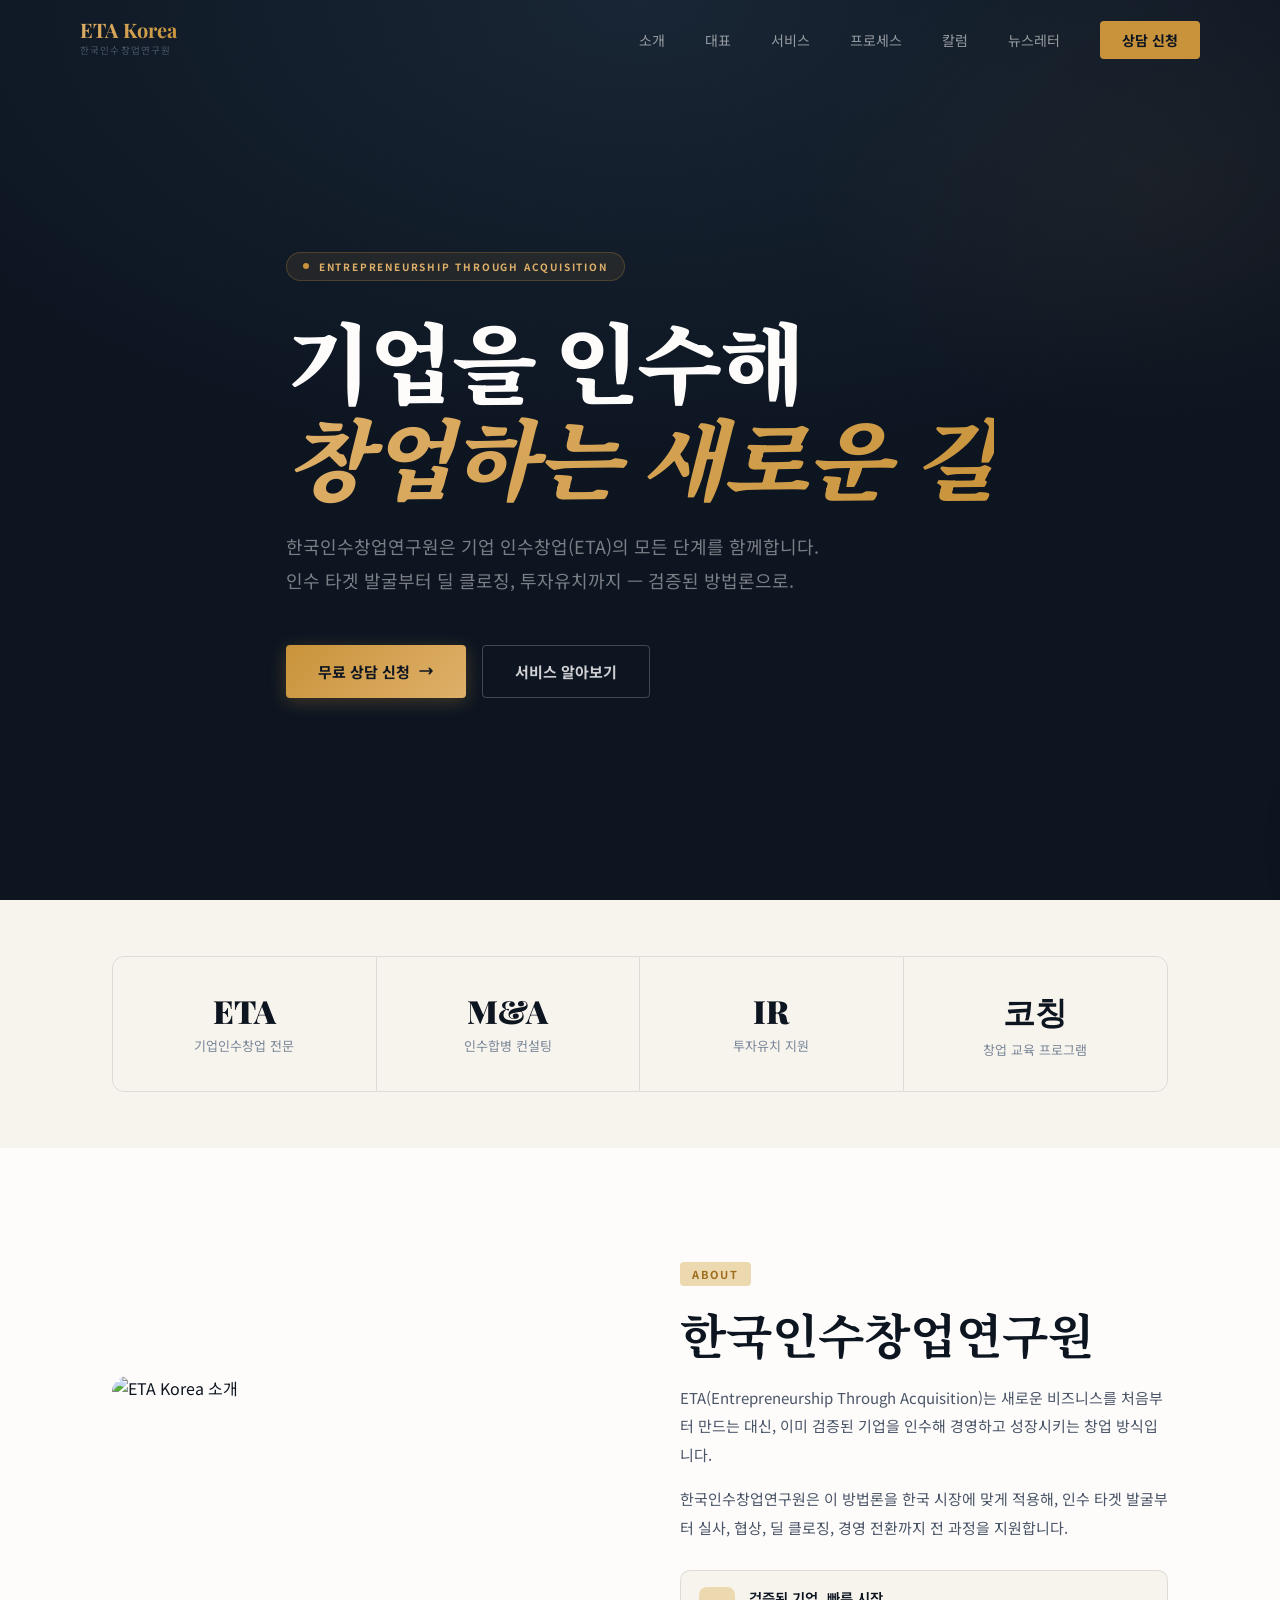
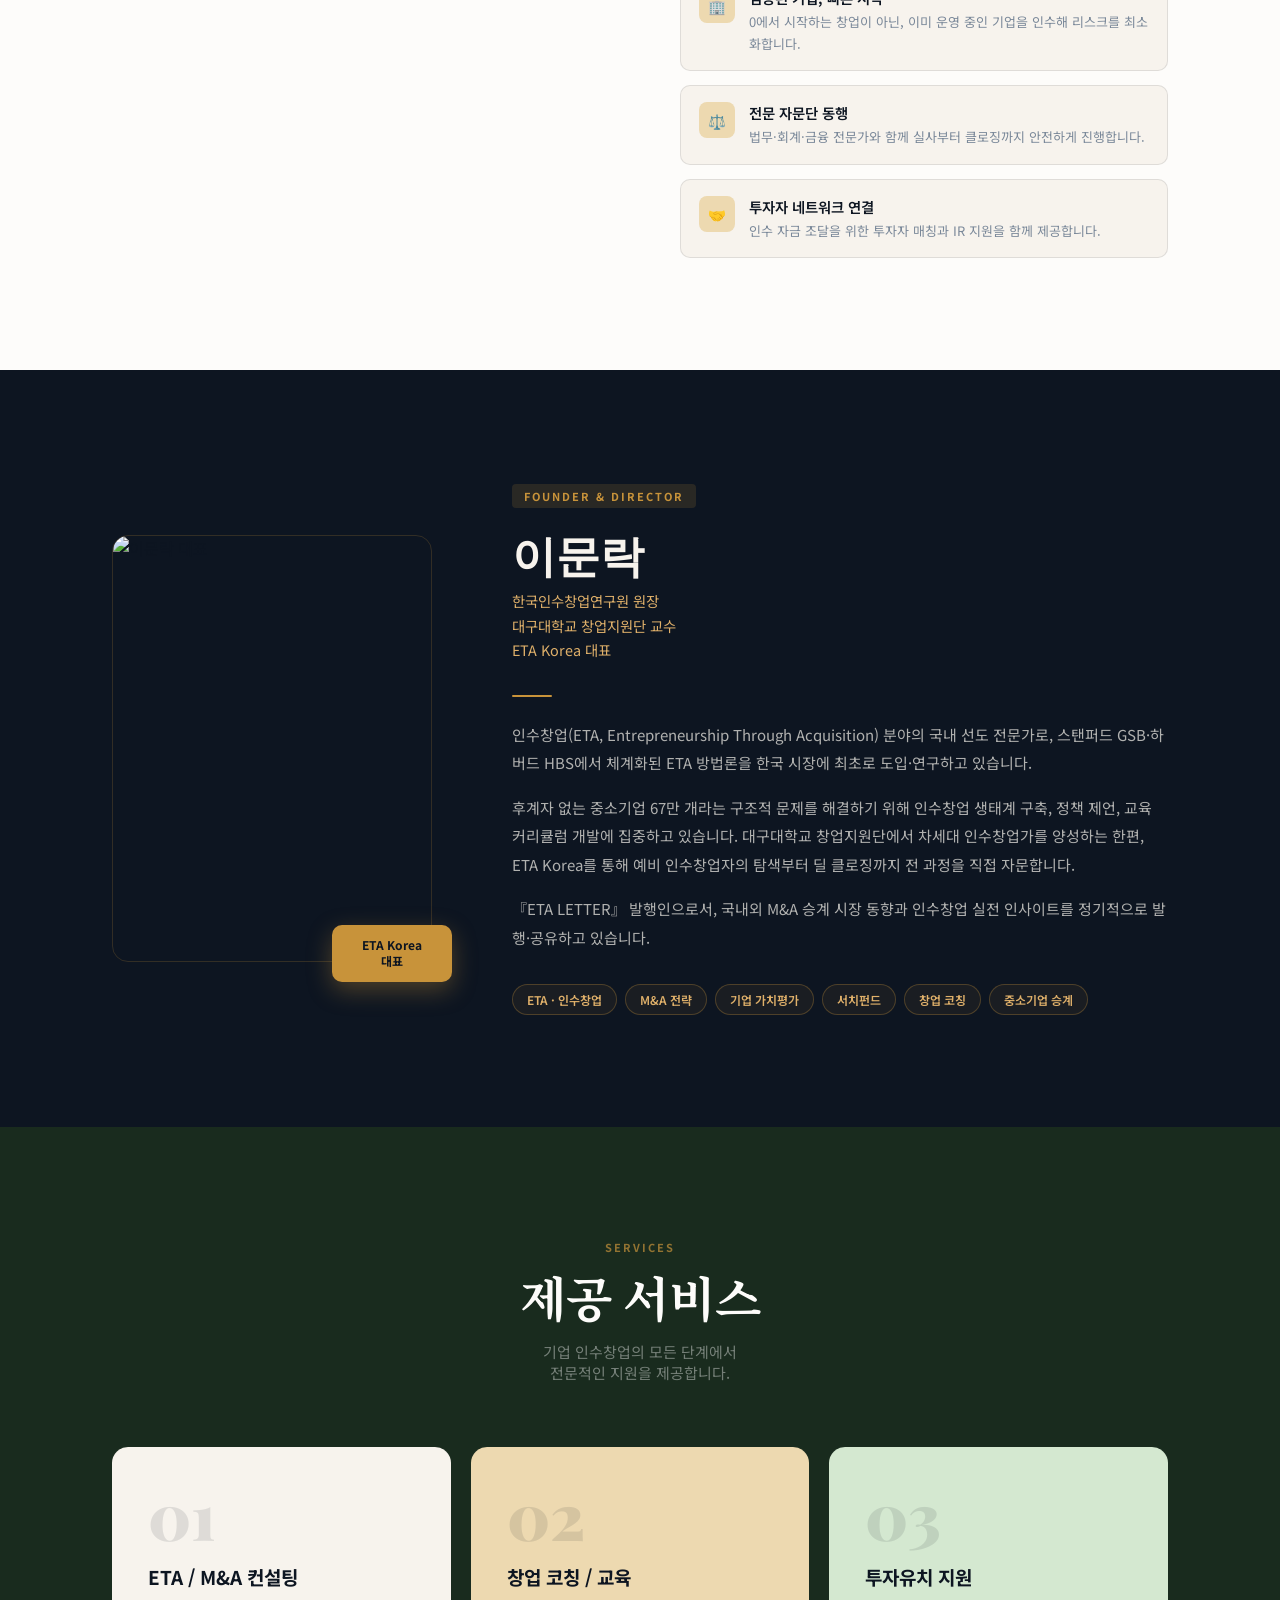
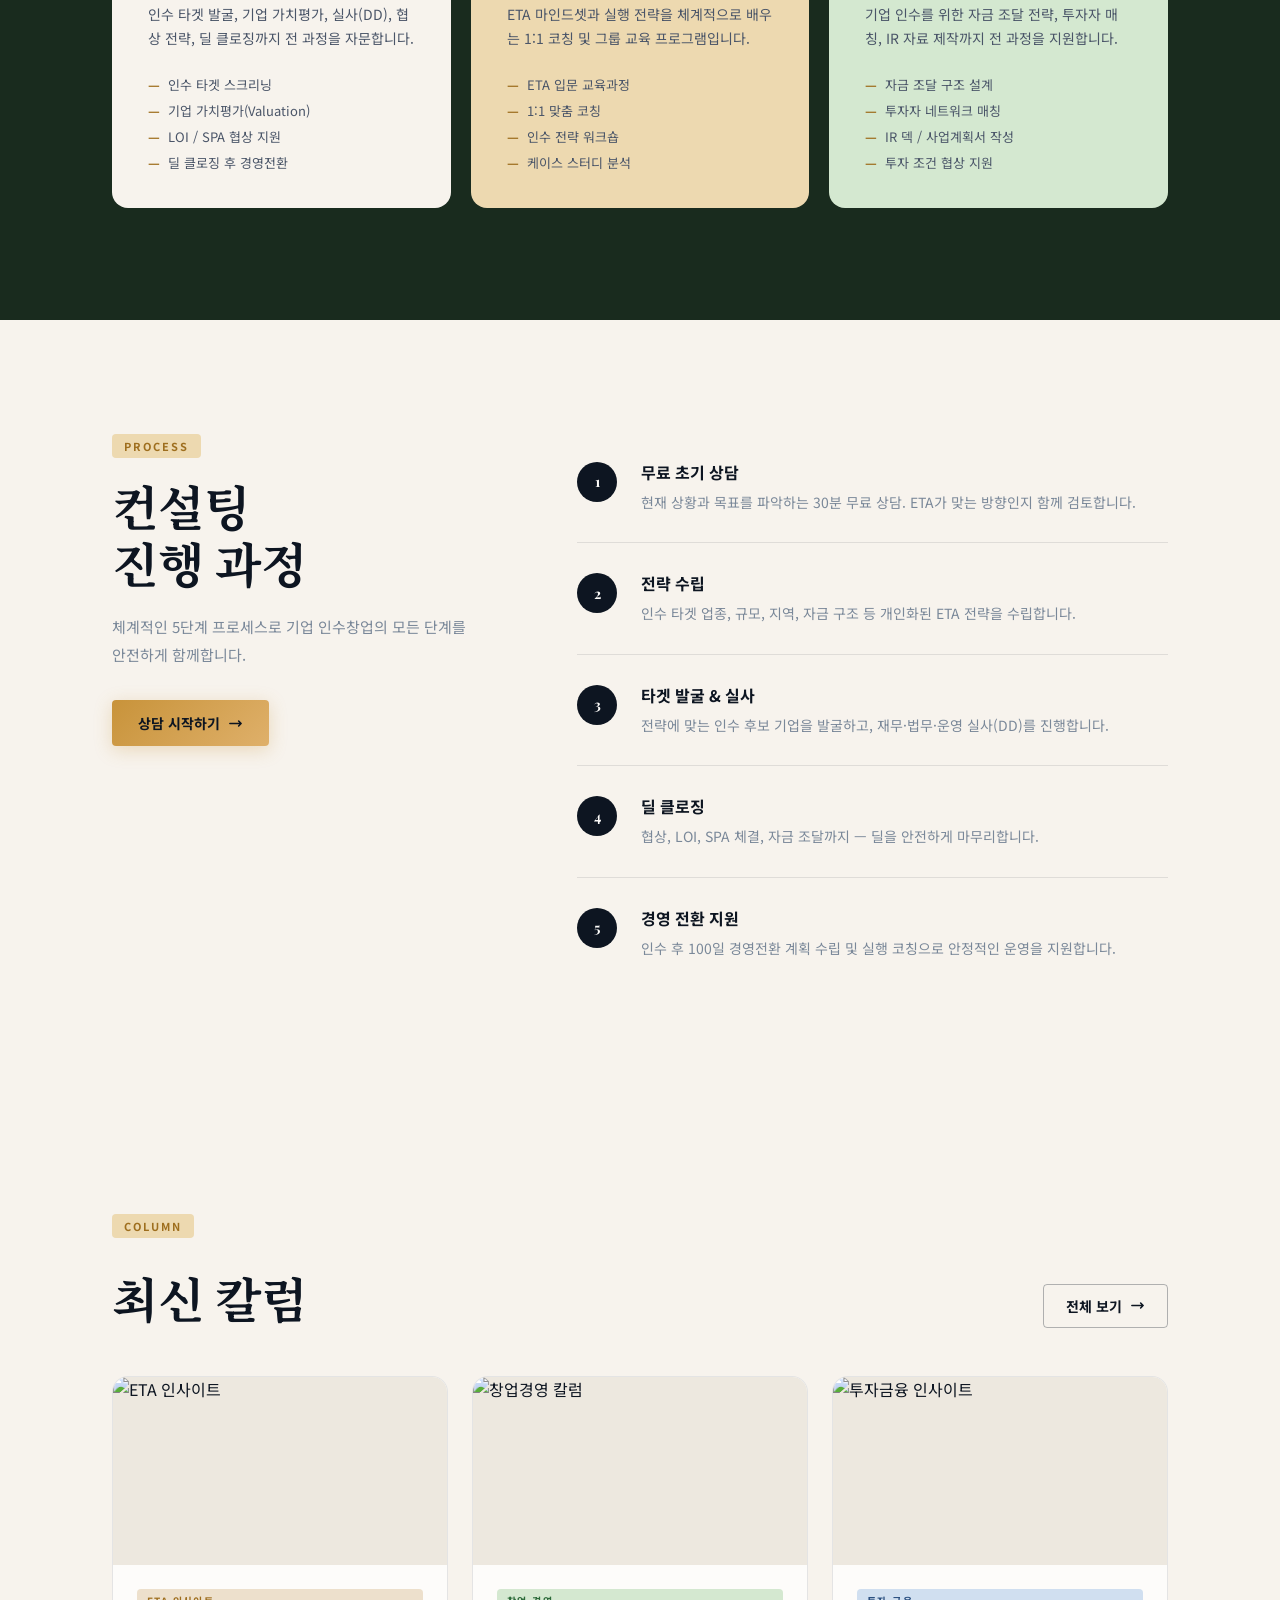
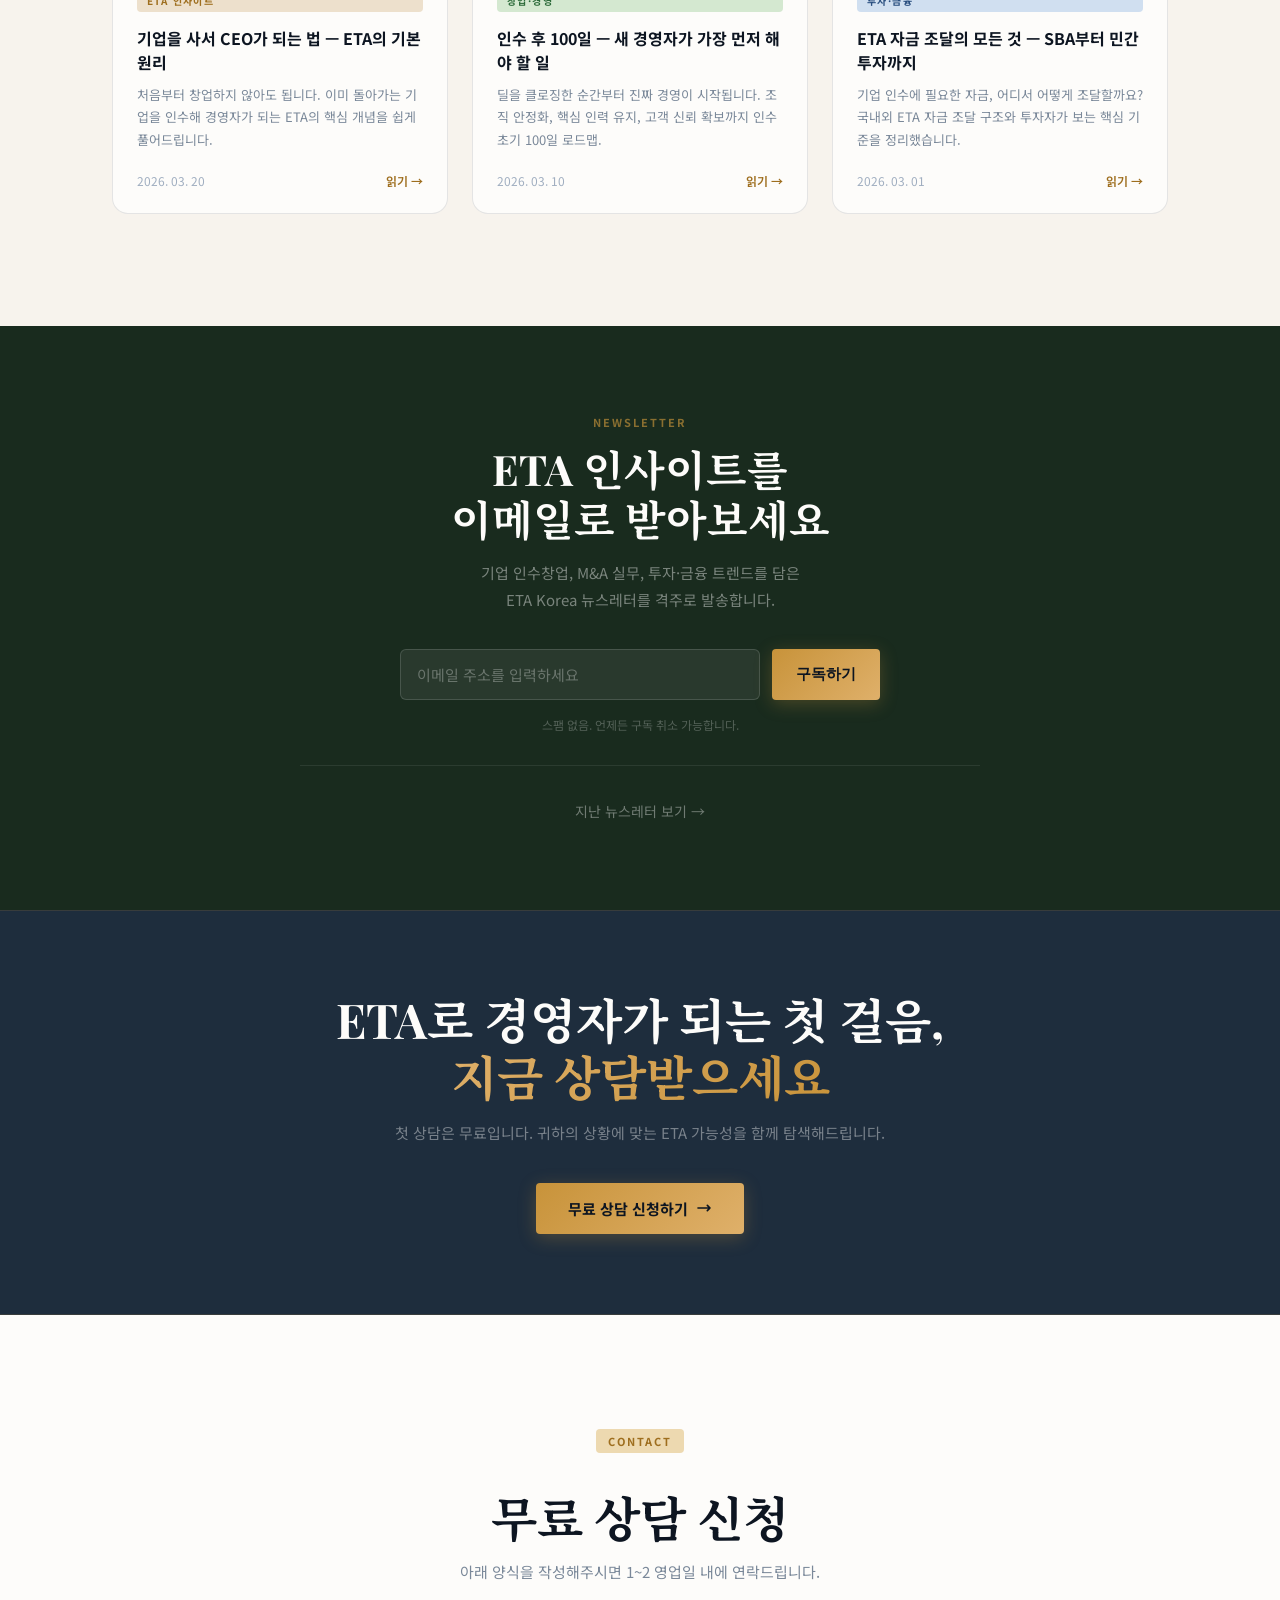
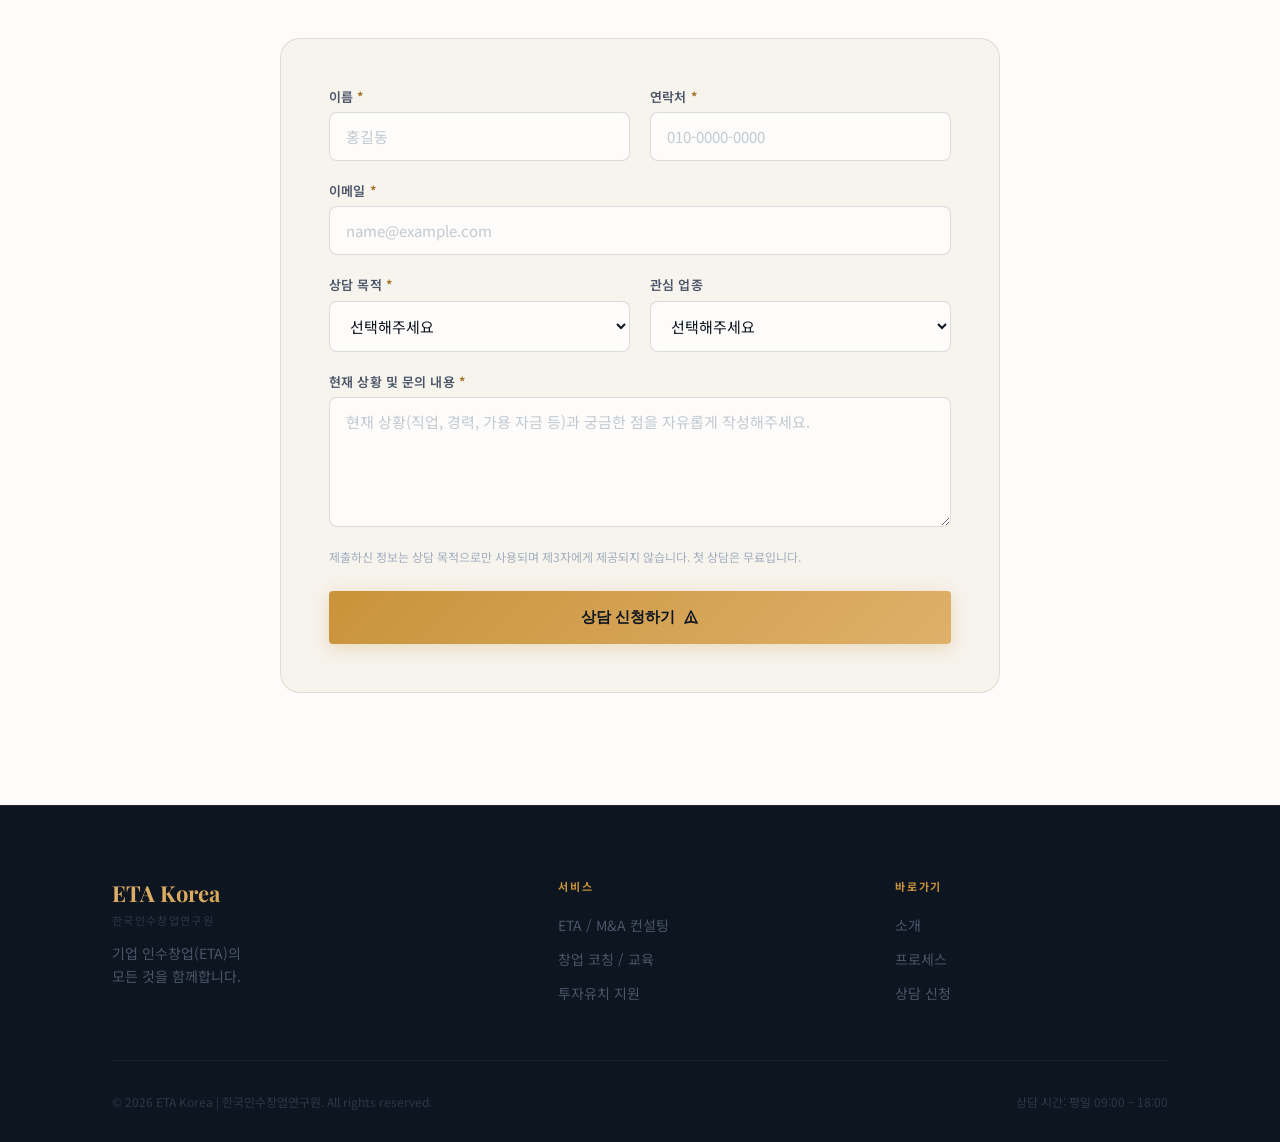
==== commit 65620960: "Add founder profile section for 이문락 Dark ink background section between About and Services. Includes" ====
--- a/index.html
+++ b/index.html
@@ -274,6 +274,78 @@
     .feat-title { font-weight: 600; font-size: 0.9rem; color: var(--ink); margin-bottom: 0.2rem; }
     .feat-desc { font-size: 0.8125rem; color: #7A8899; line-height: 1.65; }
 
+    /* ─── FOUNDER (dark ink) ─── */
+    .founder-section {
+      background: var(--ink);
+      padding: 7rem 2rem;
+    }
+    .founder-grid {
+      display: grid; grid-template-columns: 320px 1fr;
+      gap: 5rem; align-items: center;
+    }
+    .founder-photo-wrap {
+      position: relative;
+    }
+    .founder-photo {
+      width: 100%; aspect-ratio: 3/4;
+      border-radius: 16px; overflow: hidden;
+      border: 1px solid rgba(200,147,58,0.2);
+    }
+    .founder-photo img { width: 100%; height: 100%; object-fit: cover; }
+    .founder-photo-badge {
+      position: absolute; bottom: -1.25rem; right: -1.25rem;
+      background: var(--gold);
+      color: var(--ink);
+      font-weight: 700; font-size: 0.75rem; line-height: 1.4;
+      padding: 0.75rem 1rem;
+      border-radius: 10px;
+      text-align: center;
+      min-width: 120px;
+      box-shadow: 0 8px 24px rgba(200,147,58,0.35);
+    }
+    .founder-label {
+      display: inline-block;
+      background: rgba(200,147,58,0.15);
+      color: var(--gold);
+      border-radius: 4px;
+      padding: 0.25rem 0.75rem;
+      margin-bottom: 1.25rem;
+      font-size: 0.6875rem; font-weight: 700; letter-spacing: 0.18em; text-transform: uppercase;
+    }
+    .founder-name {
+      font-family: 'Playfair Display', Georgia, serif;
+      font-weight: 700; font-size: clamp(2rem, 3.5vw, 2.75rem);
+      color: var(--cream); line-height: 1.2; margin-bottom: 0.5rem;
+    }
+    .founder-position {
+      font-size: 0.9rem; color: var(--gold-l); margin-bottom: 2rem; line-height: 1.7;
+    }
+    .founder-bio {
+      font-size: 0.9375rem; color: rgba(247,243,237,0.7);
+      line-height: 1.9; margin-bottom: 1rem;
+    }
+    .founder-tags {
+      display: flex; flex-wrap: wrap; gap: 0.5rem; margin-top: 2rem;
+    }
+    .founder-tag {
+      font-size: 0.75rem; font-weight: 600;
+      padding: 0.375rem 0.875rem;
+      border-radius: 100px;
+      border: 1px solid rgba(200,147,58,0.3);
+      color: var(--gold-l);
+      background: rgba(200,147,58,0.07);
+    }
+    .founder-divider {
+      width: 2.5rem; height: 2px;
+      background: var(--gold); border-radius: 2px;
+      margin: 1.5rem 0;
+    }
+    @media (max-width: 860px) {
+      .founder-grid { grid-template-columns: 1fr; gap: 3rem; }
+      .founder-photo { aspect-ratio: 4/3; max-width: 340px; }
+      .founder-photo-badge { right: 0; }
+    }
+
     /* ─── SERVICES (forest green dark) ─── */
     .services-section {
       background: var(--forest);
@@ -561,6 +633,7 @@
       </a>
       <ul class="nav-links">
         <li><a href="#about">소개</a></li>
+        <li><a href="#founder">대표</a></li>
         <li><a href="#services">서비스</a></li>
         <li><a href="#process">프로세스</a></li>
         <li><a href="#columns">칼럼</a></li>
@@ -574,6 +647,7 @@
     </div>
     <div id="mobileMenu">
       <a href="#about"    onclick="closeMenu()">소개</a>
+      <a href="#founder"  onclick="closeMenu()">대표</a>
       <a href="#services" onclick="closeMenu()">서비스</a>
       <a href="#process"  onclick="closeMenu()">프로세스</a>
       <a href="#columns"       onclick="closeMenu()">칼럼</a>
@@ -681,6 +755,55 @@
                 <div class="feat-desc">인수 자금 조달을 위한 투자자 매칭과 IR 지원을 함께 제공합니다.</div>
               </div>
             </div>
+          </div>
+        </div>
+
+      </div>
+    </div>
+  </section>
+
+  <!-- ══════════════ FOUNDER ══════════════ -->
+  <section id="founder" class="founder-section">
+    <div class="container">
+      <div class="founder-grid reveal">
+
+        <div class="founder-photo-wrap">
+          <div class="founder-photo">
+            <img src="https://placehold.co/640x853/1E2D3D/DFB06A?text=이문락" alt="이문락 대표">
+          </div>
+          <div class="founder-photo-badge">ETA Korea<br>대표</div>
+        </div>
+
+        <div>
+          <span class="founder-label">Founder &amp; Director</span>
+          <h2 class="founder-name">이문락</h2>
+          <p class="founder-position">
+            한국인수창업연구원 원장<br>
+            대구대학교 창업지원단 교수<br>
+            ETA Korea 대표
+          </p>
+          <div class="founder-divider"></div>
+          <p class="founder-bio">
+            인수창업(ETA, Entrepreneurship Through Acquisition) 분야의 국내 선도 전문가로,
+            스탠퍼드 GSB·하버드 HBS에서 체계화된 ETA 방법론을 한국 시장에 최초로 도입·연구하고 있습니다.
+          </p>
+          <p class="founder-bio">
+            후계자 없는 중소기업 67만 개라는 구조적 문제를 해결하기 위해
+            인수창업 생태계 구축, 정책 제언, 교육 커리큘럼 개발에 집중하고 있습니다.
+            대구대학교 창업지원단에서 차세대 인수창업가를 양성하는 한편,
+            ETA Korea를 통해 예비 인수창업자의 탐색부터 딜 클로징까지 전 과정을 직접 자문합니다.
+          </p>
+          <p class="founder-bio">
+            『ETA LETTER』 발행인으로서, 국내외 M&A 승계 시장 동향과 인수창업 실전 인사이트를
+            정기적으로 발행·공유하고 있습니다.
+          </p>
+          <div class="founder-tags">
+            <span class="founder-tag">ETA · 인수창업</span>
+            <span class="founder-tag">M&amp;A 전략</span>
+            <span class="founder-tag">기업 가치평가</span>
+            <span class="founder-tag">서치펀드</span>
+            <span class="founder-tag">창업 코칭</span>
+            <span class="founder-tag">중소기업 승계</span>
           </div>
         </div>
 
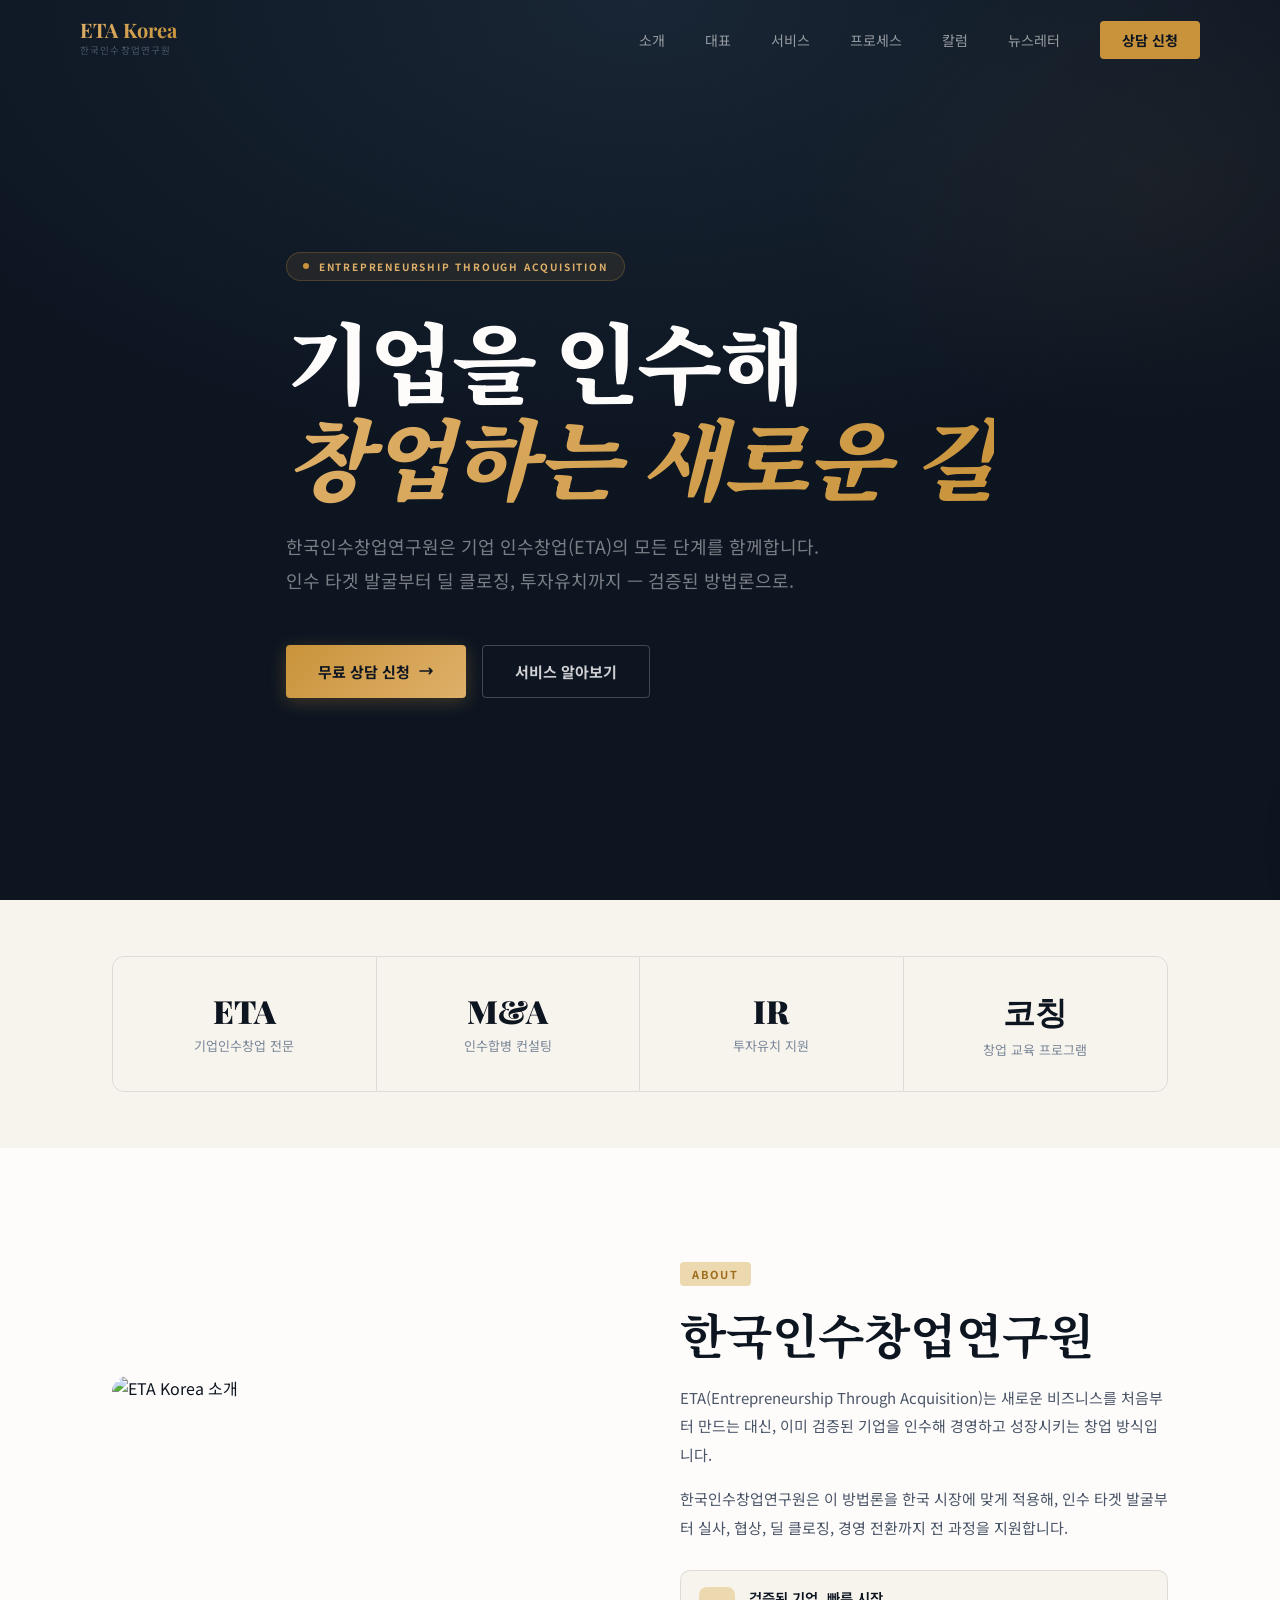
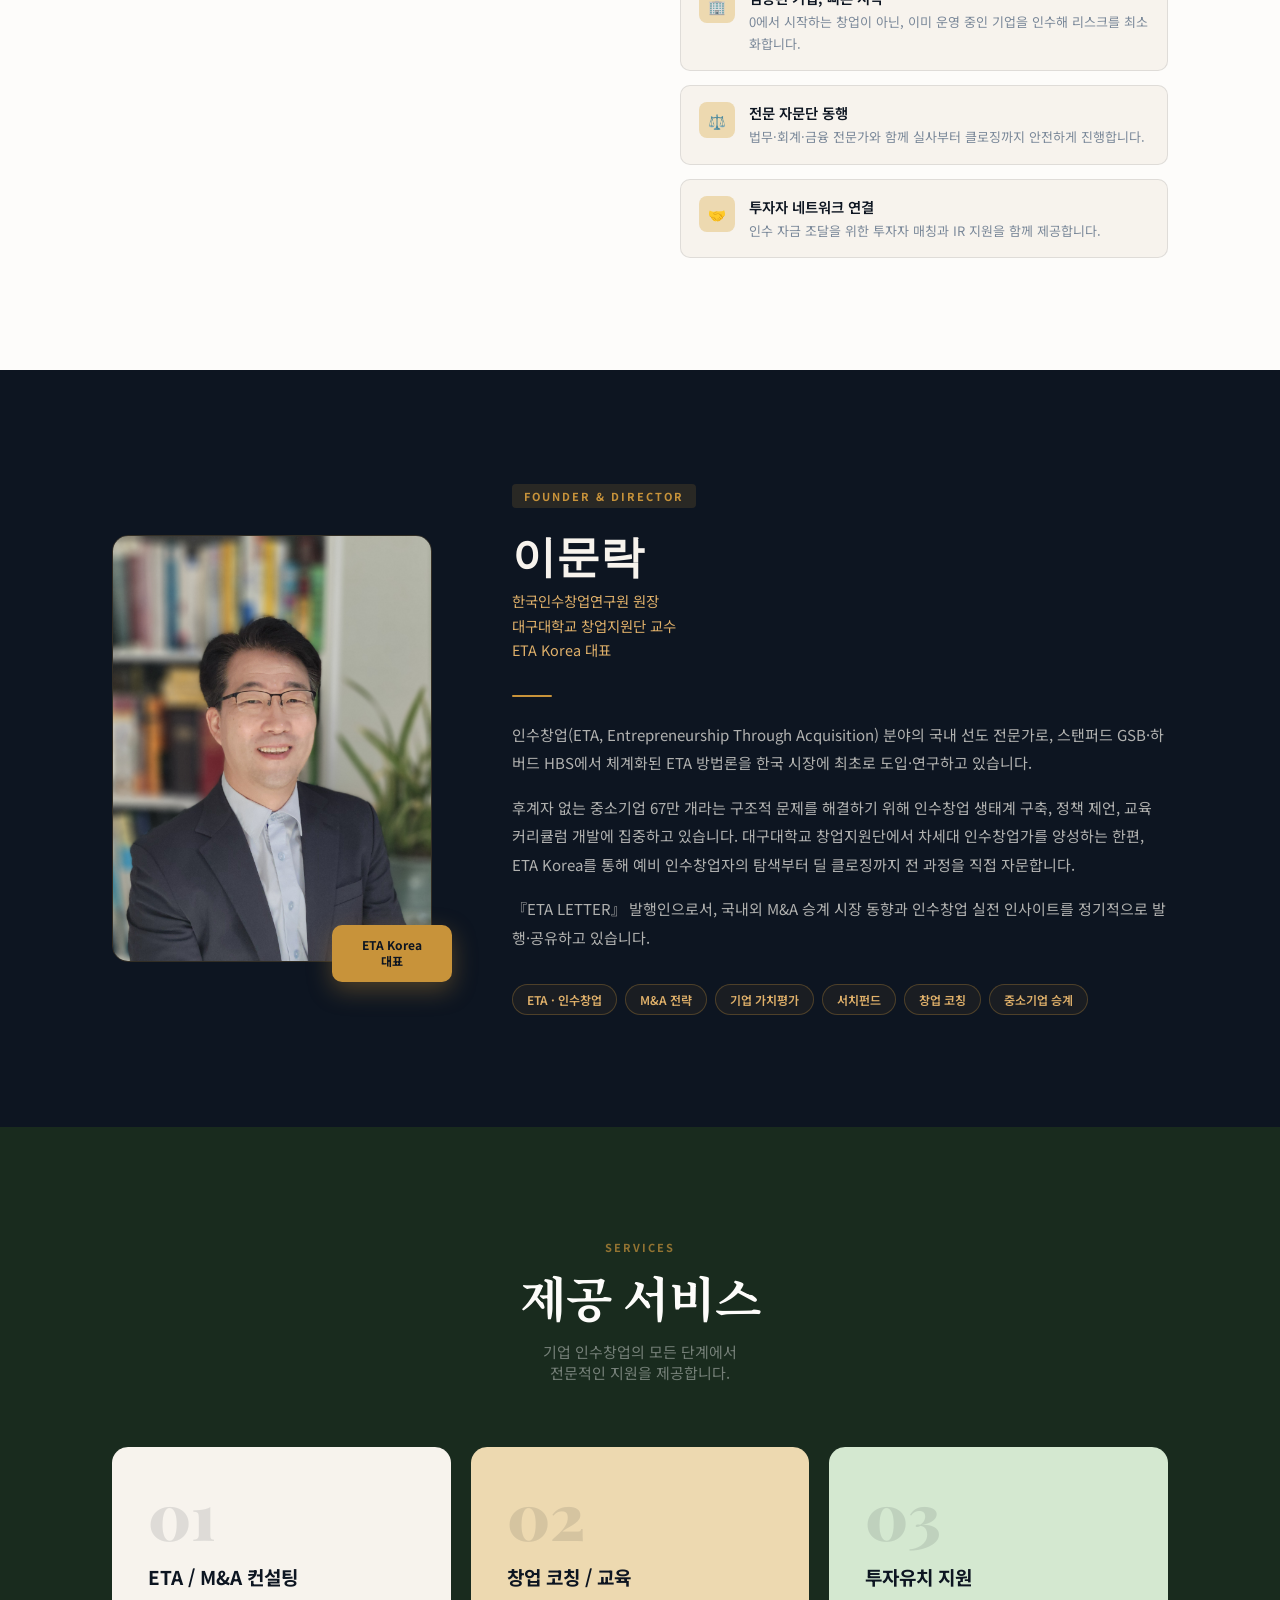
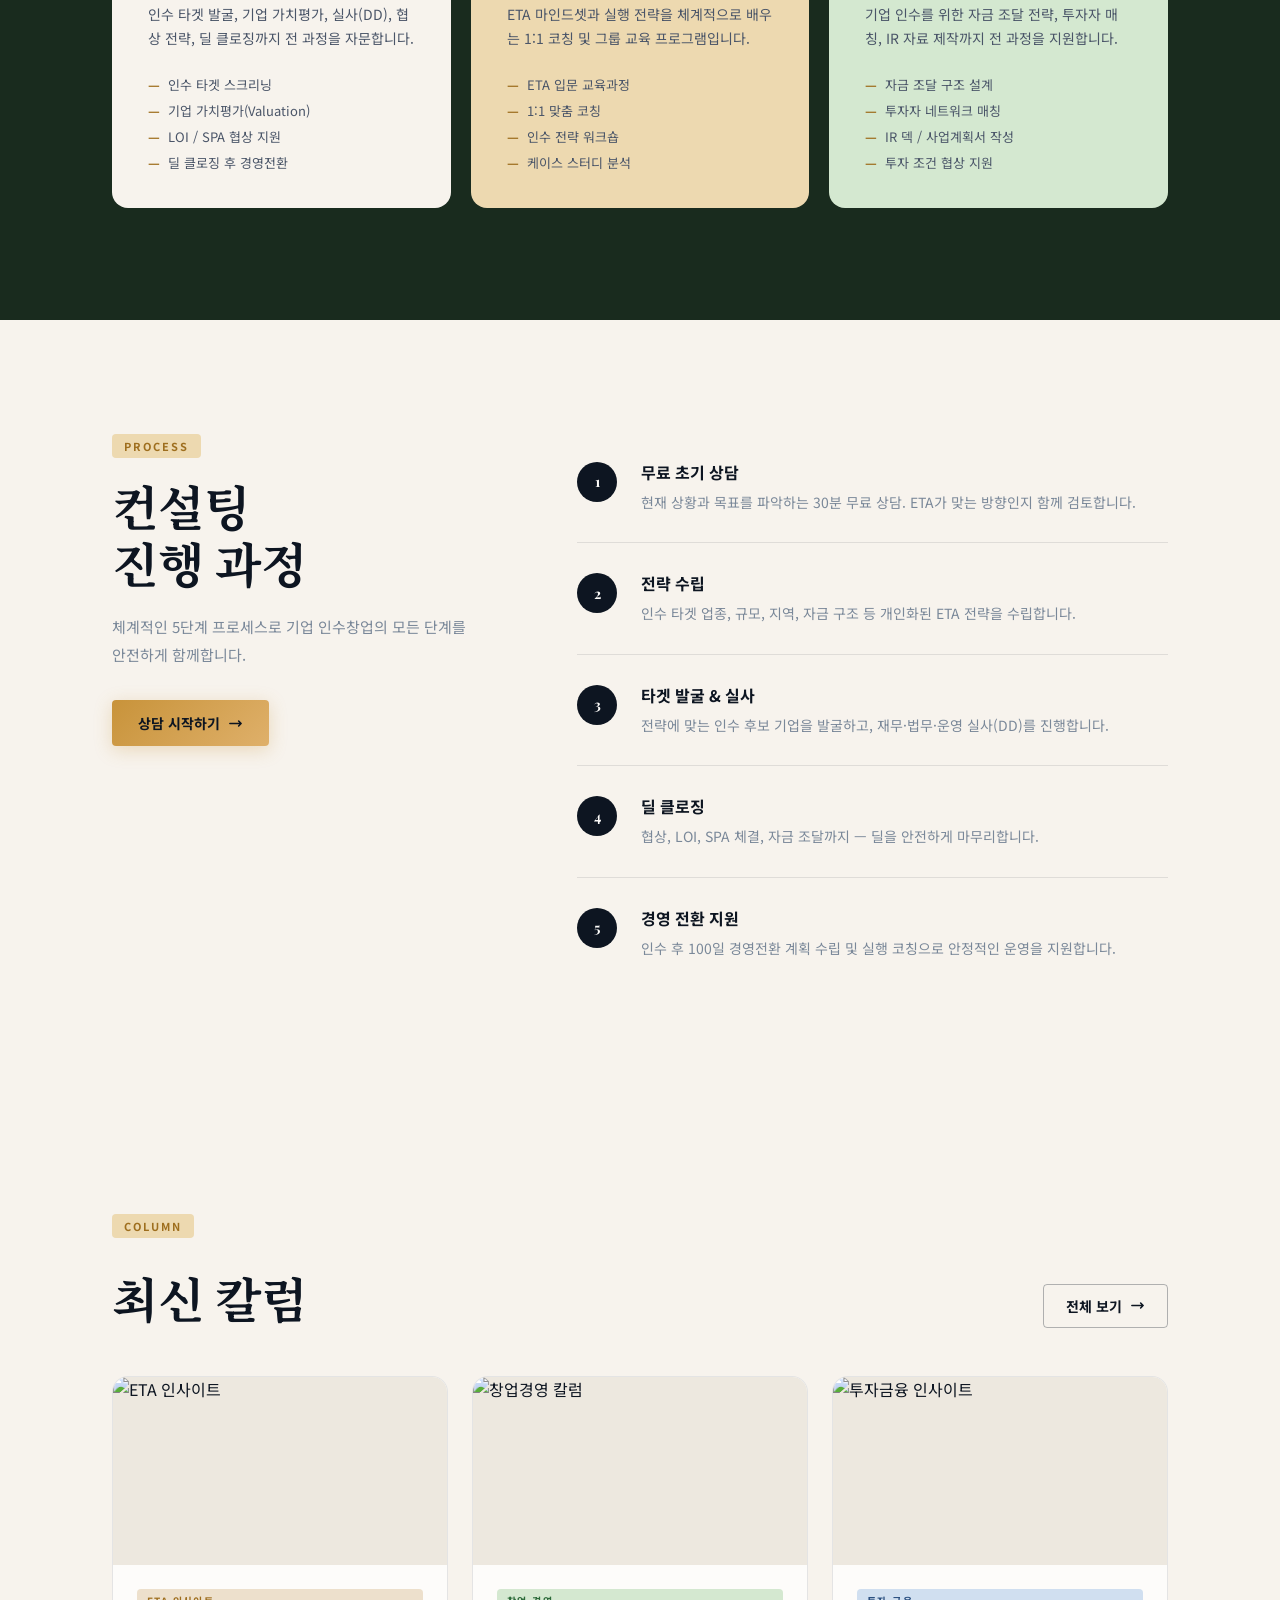
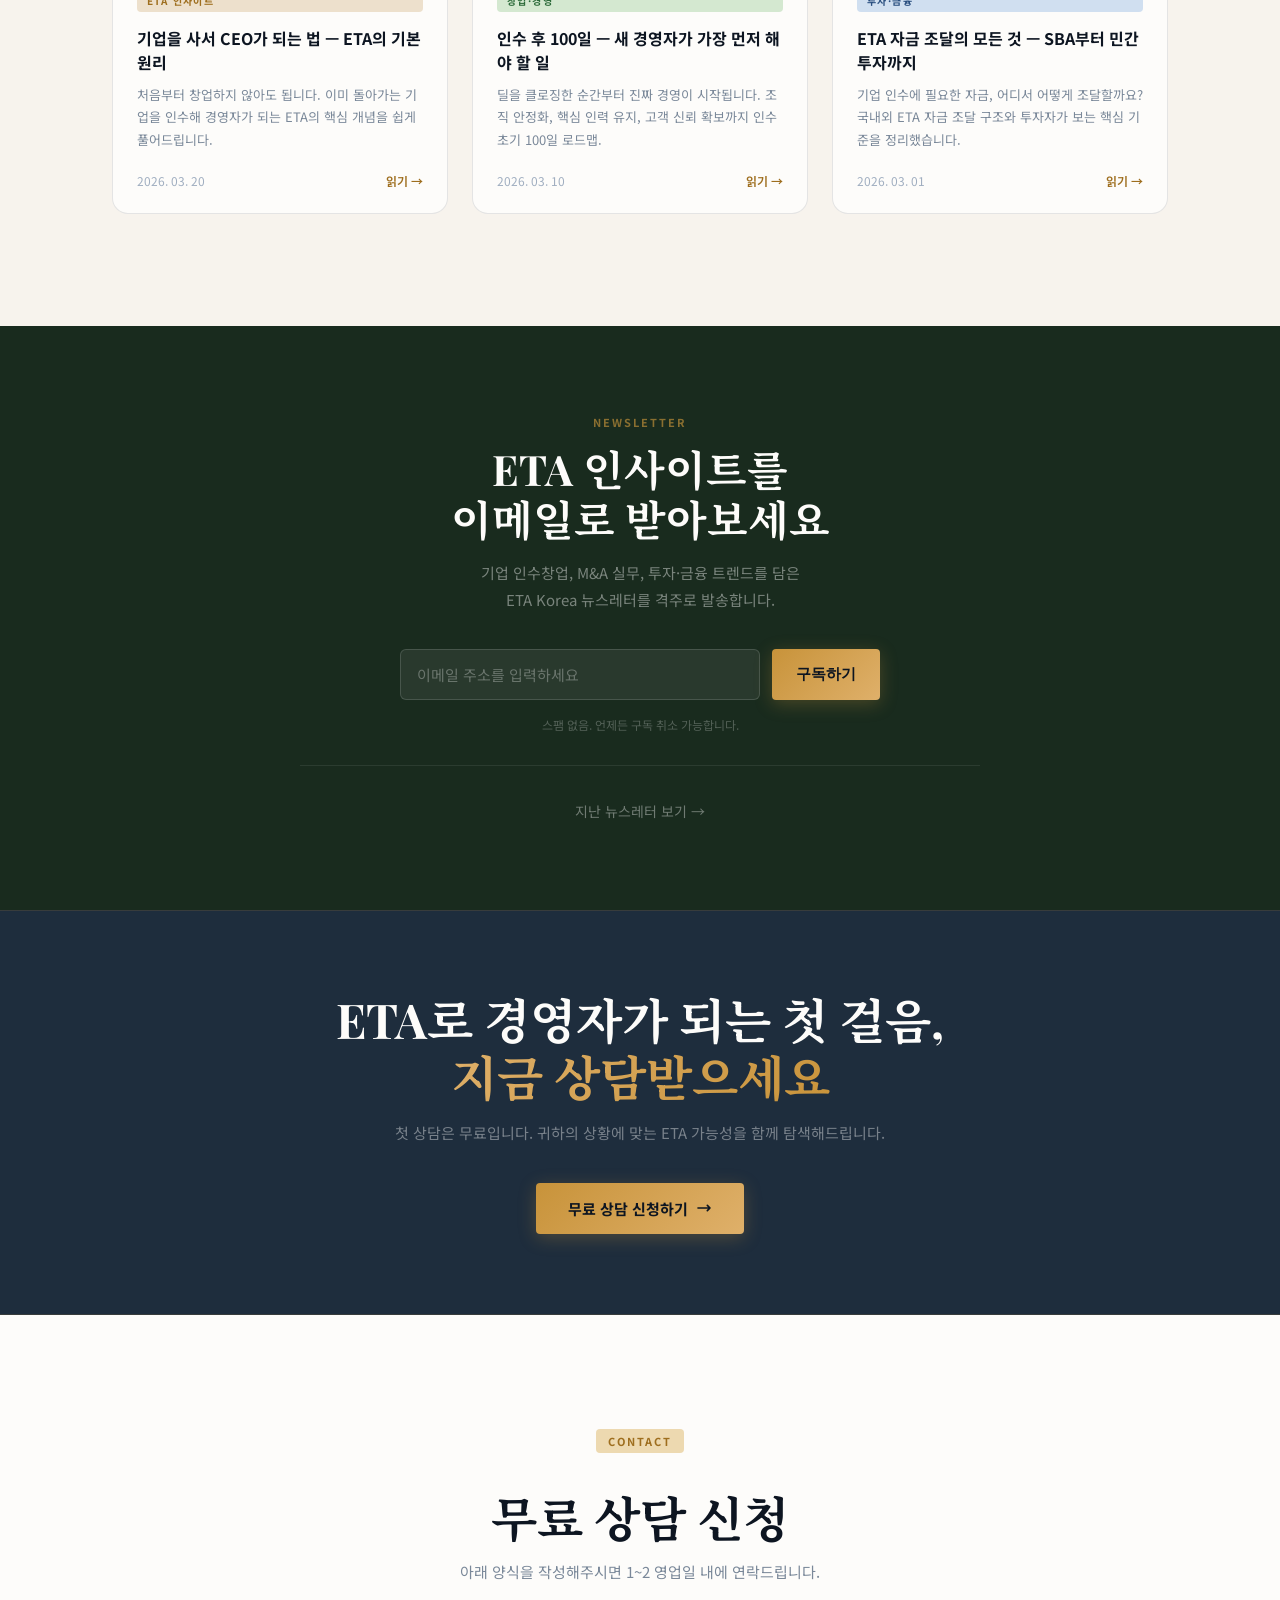
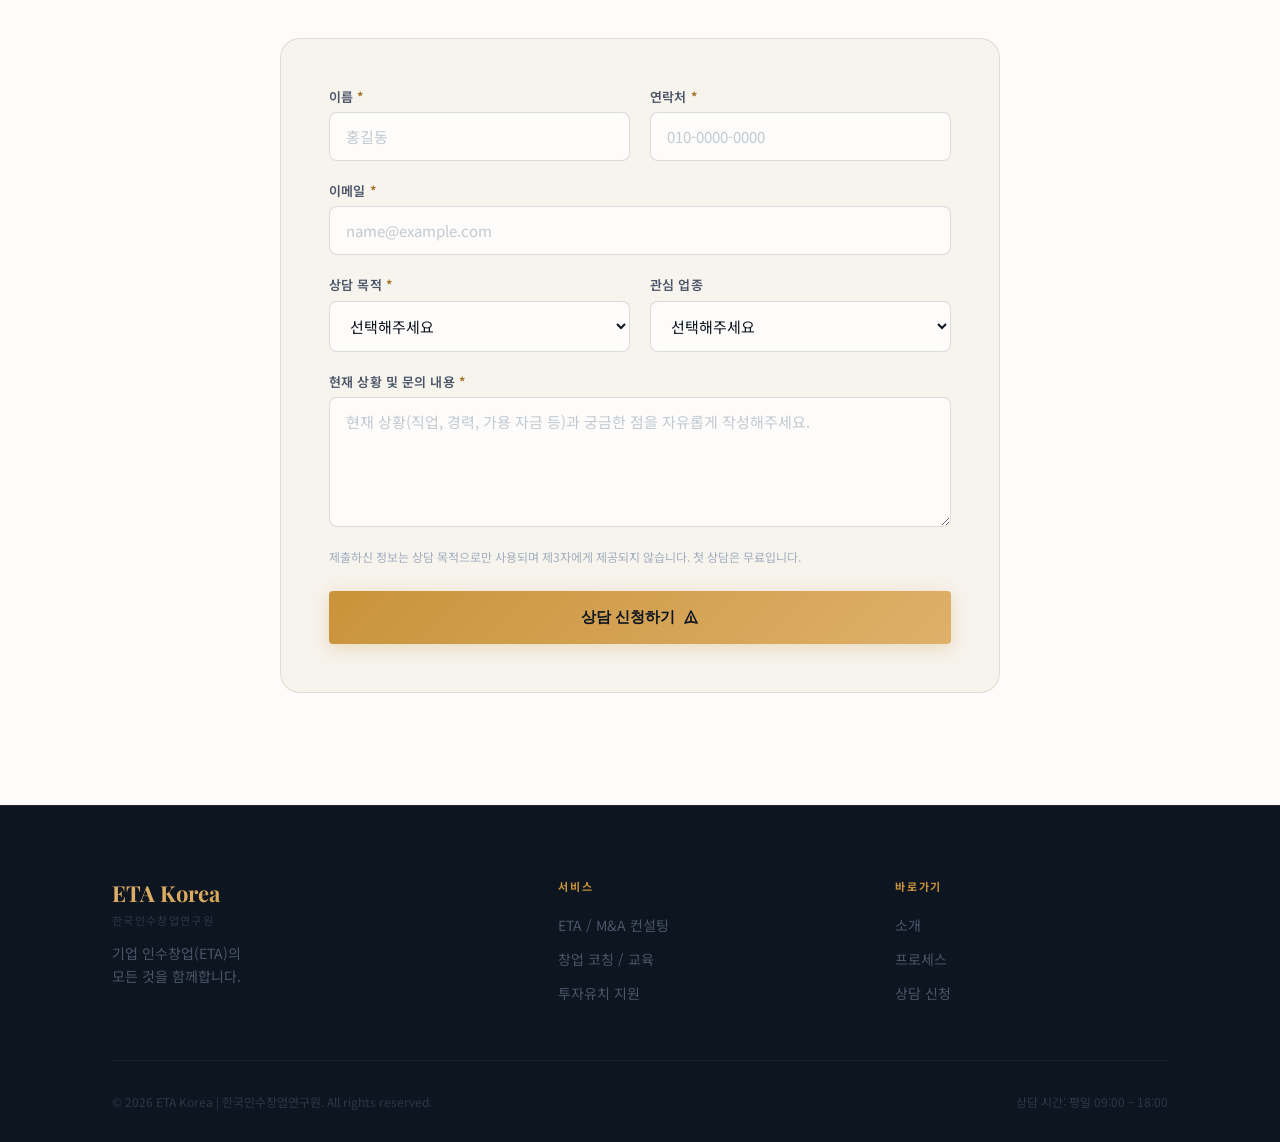
==== commit efe104db: "Add real profile photo for 이문락 Co-Authored-By: Claude Sonnet 4.6 <noreply@anthropic.com>" ====
--- a/index.html
+++ b/index.html
@@ -769,7 +769,7 @@
 
         <div class="founder-photo-wrap">
           <div class="founder-photo">
-            <img src="https://placehold.co/640x853/1E2D3D/DFB06A?text=이문락" alt="이문락 대표">
+            <img src="이문락 프로필 사진_2023년.jpg" alt="이문락 대표">
           </div>
           <div class="founder-photo-badge">ETA Korea<br>대표</div>
         </div>
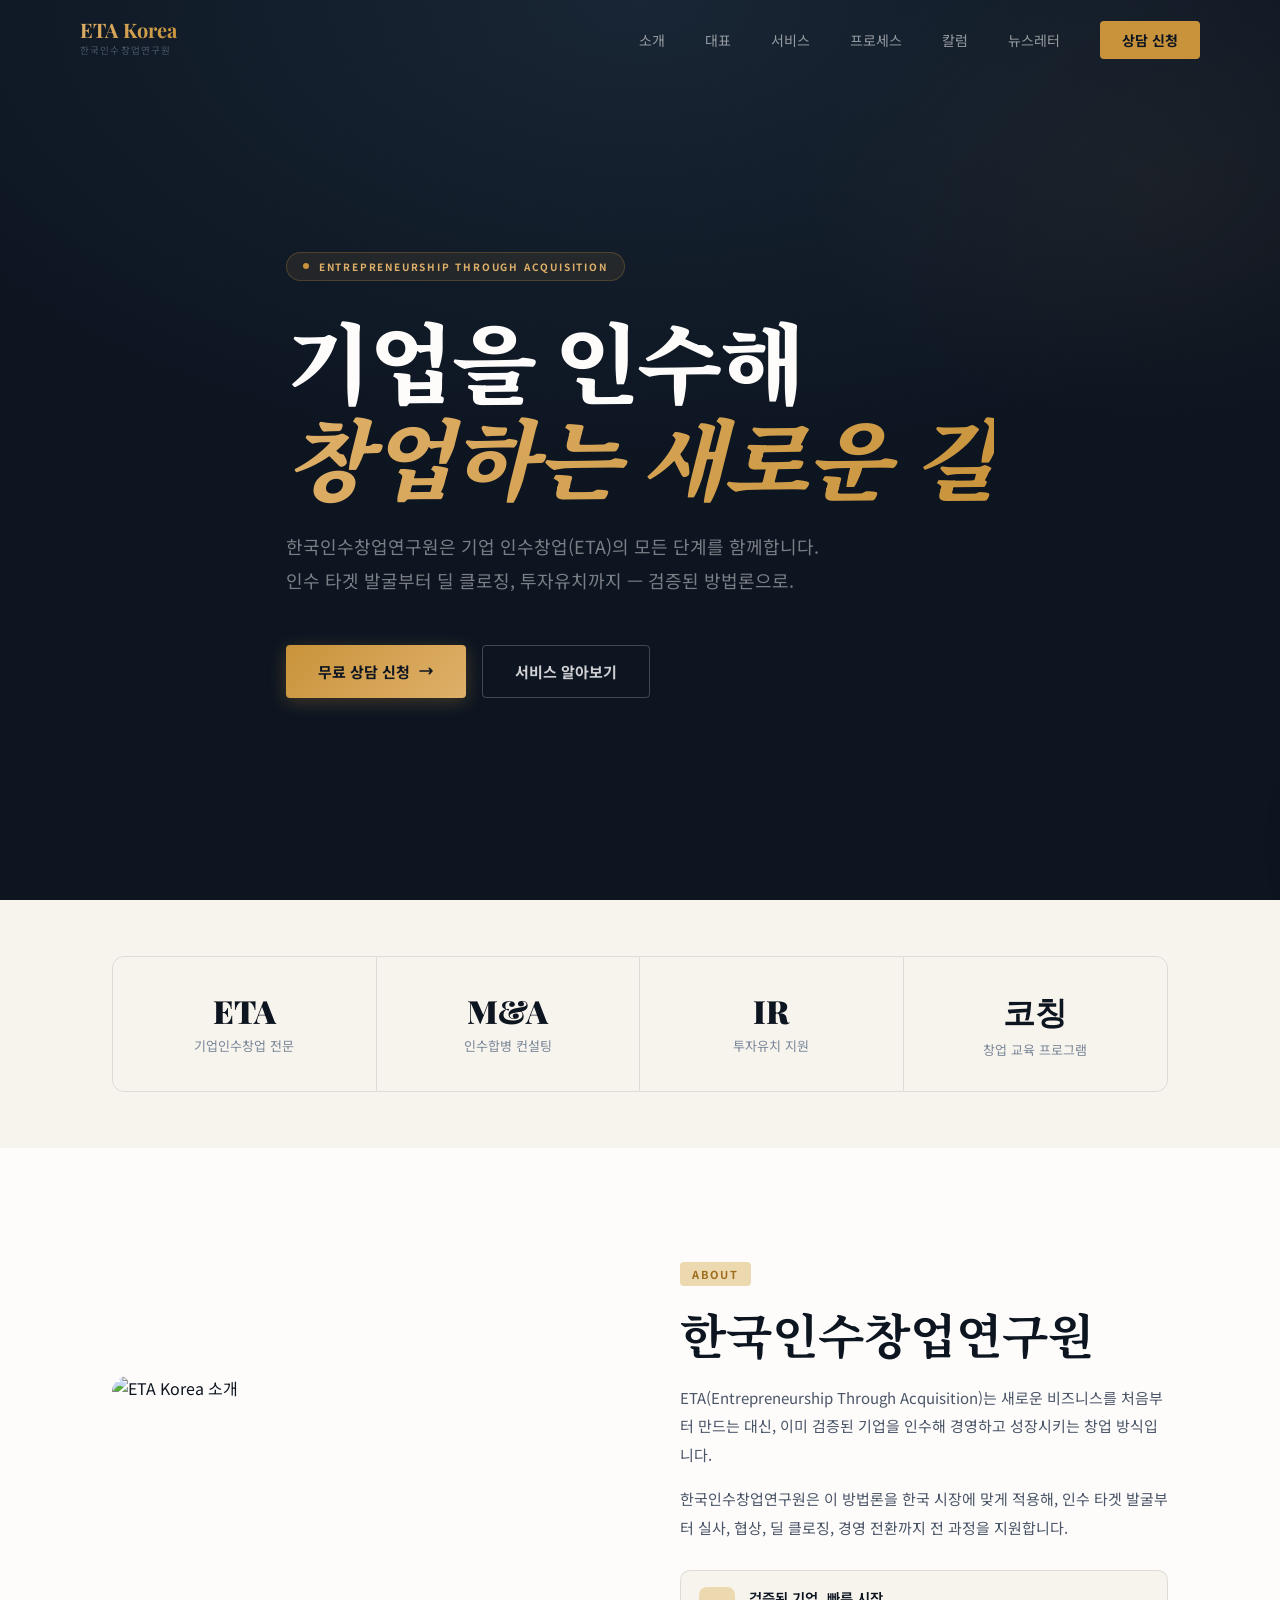
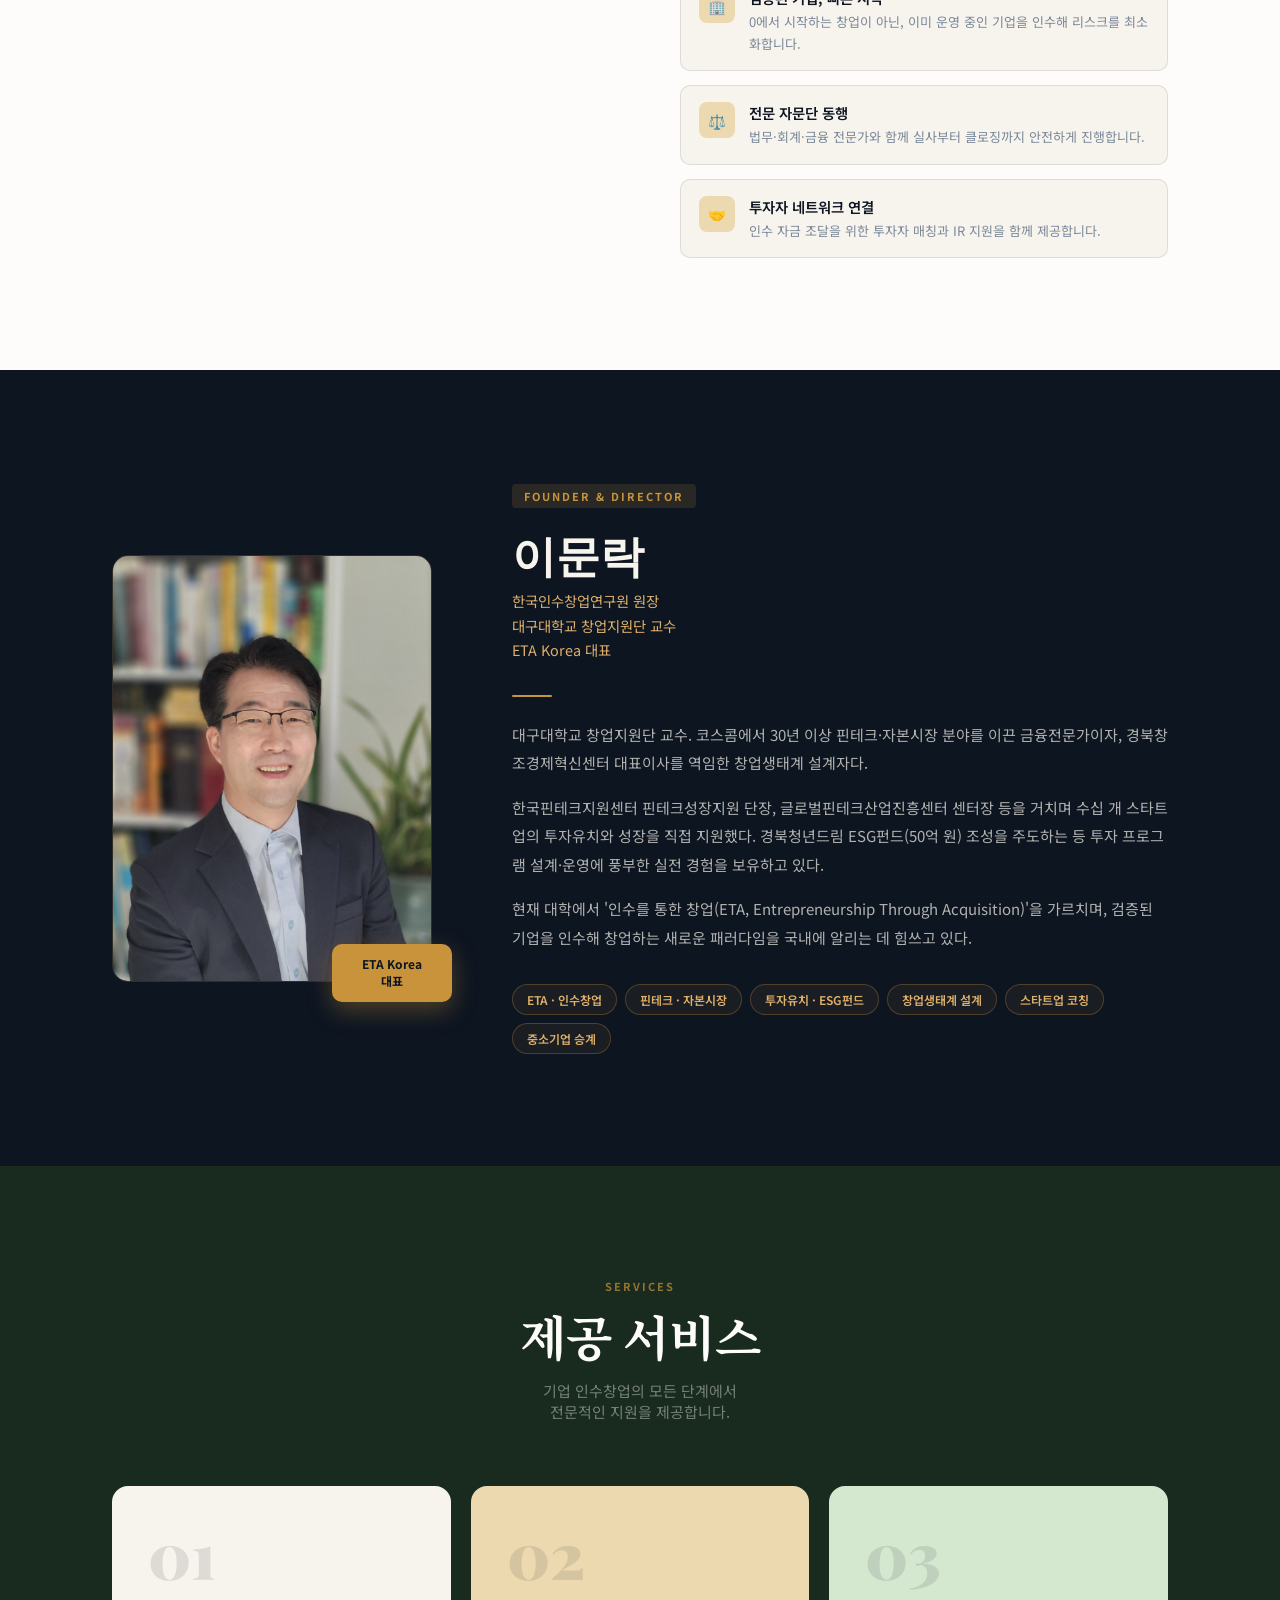
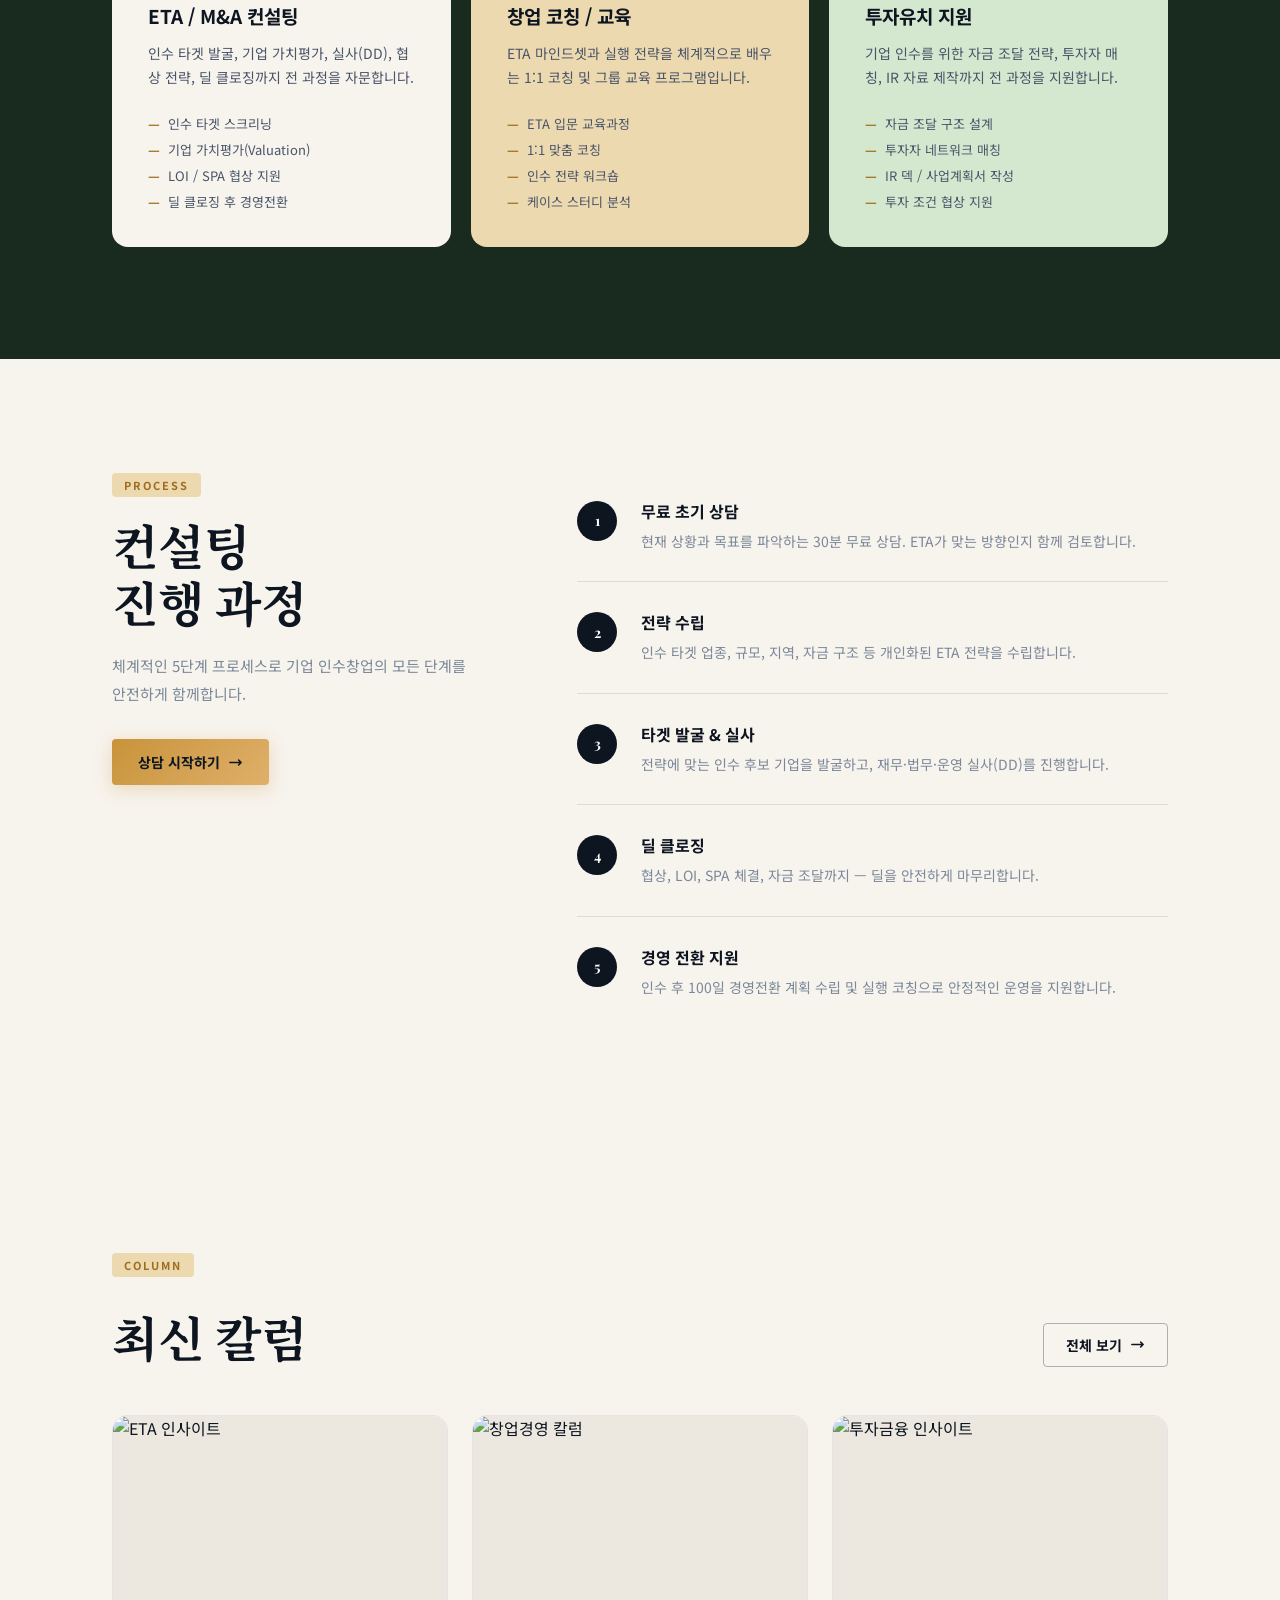
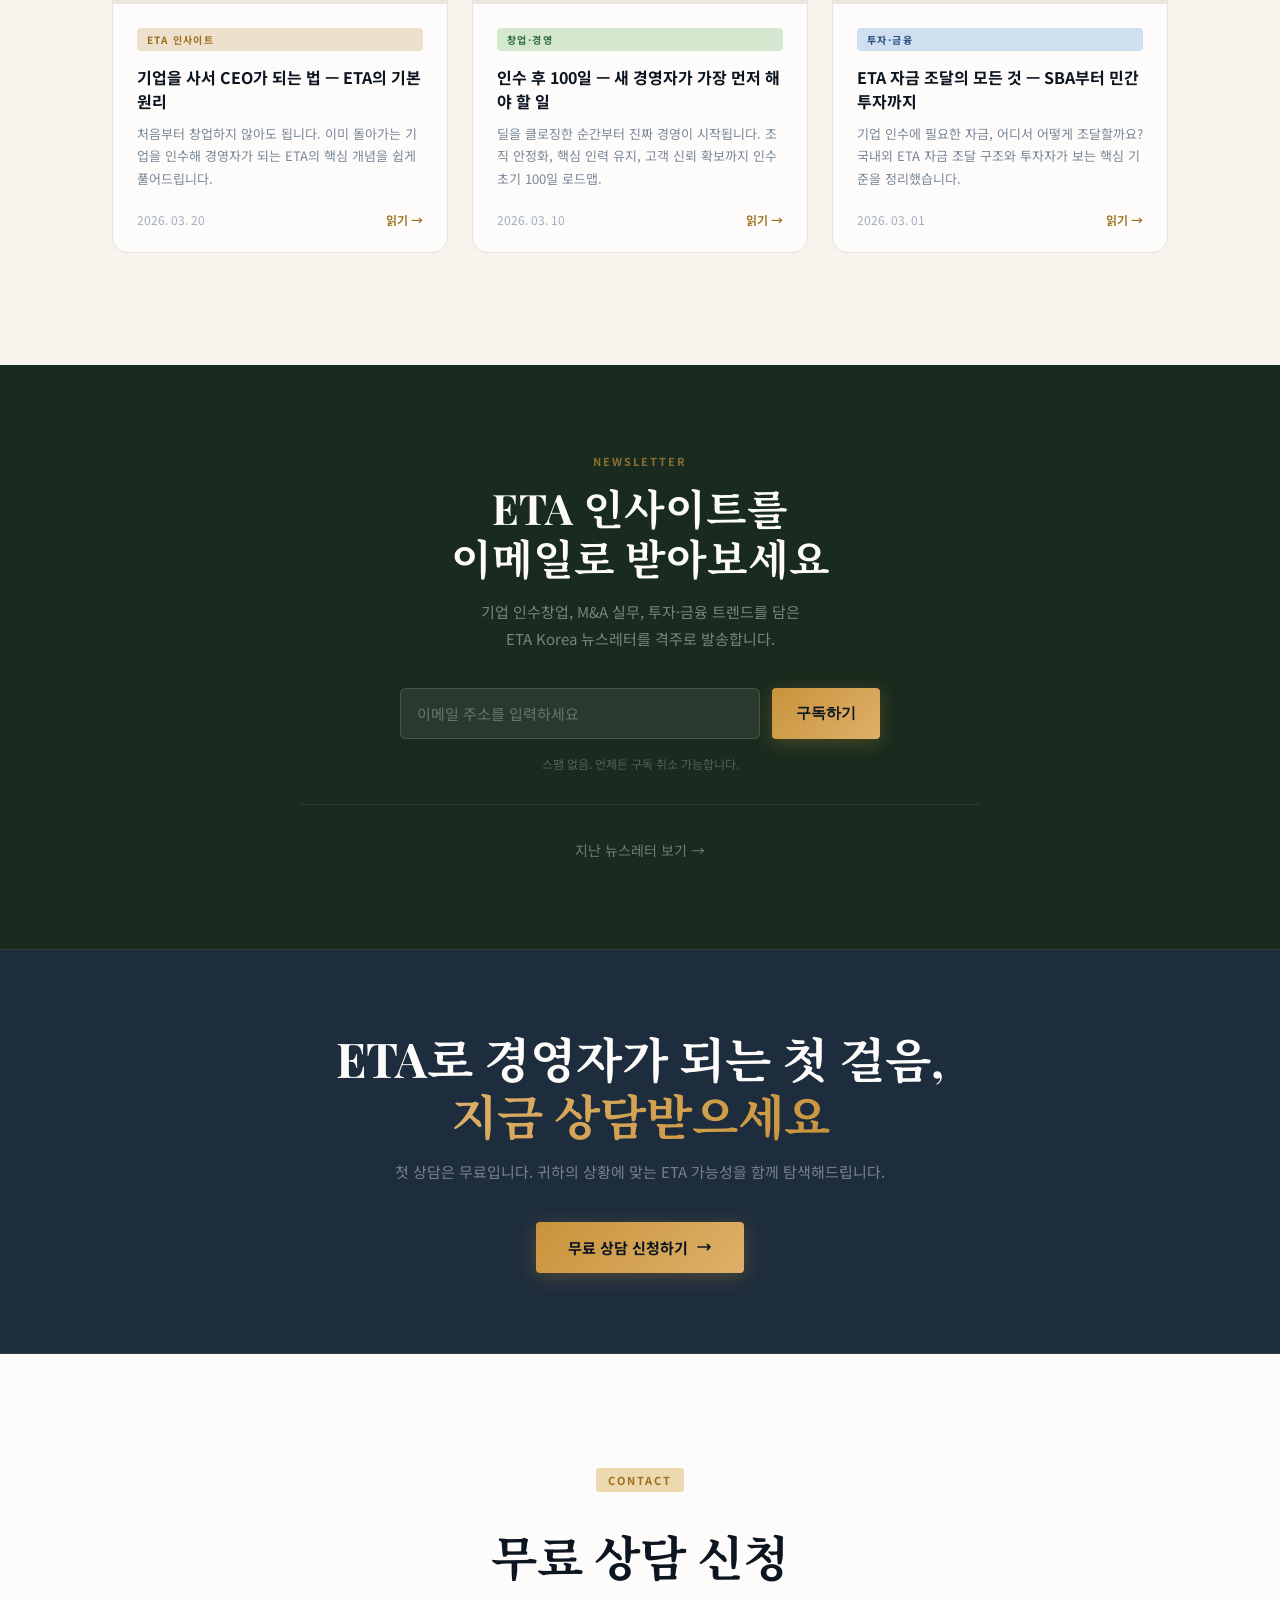
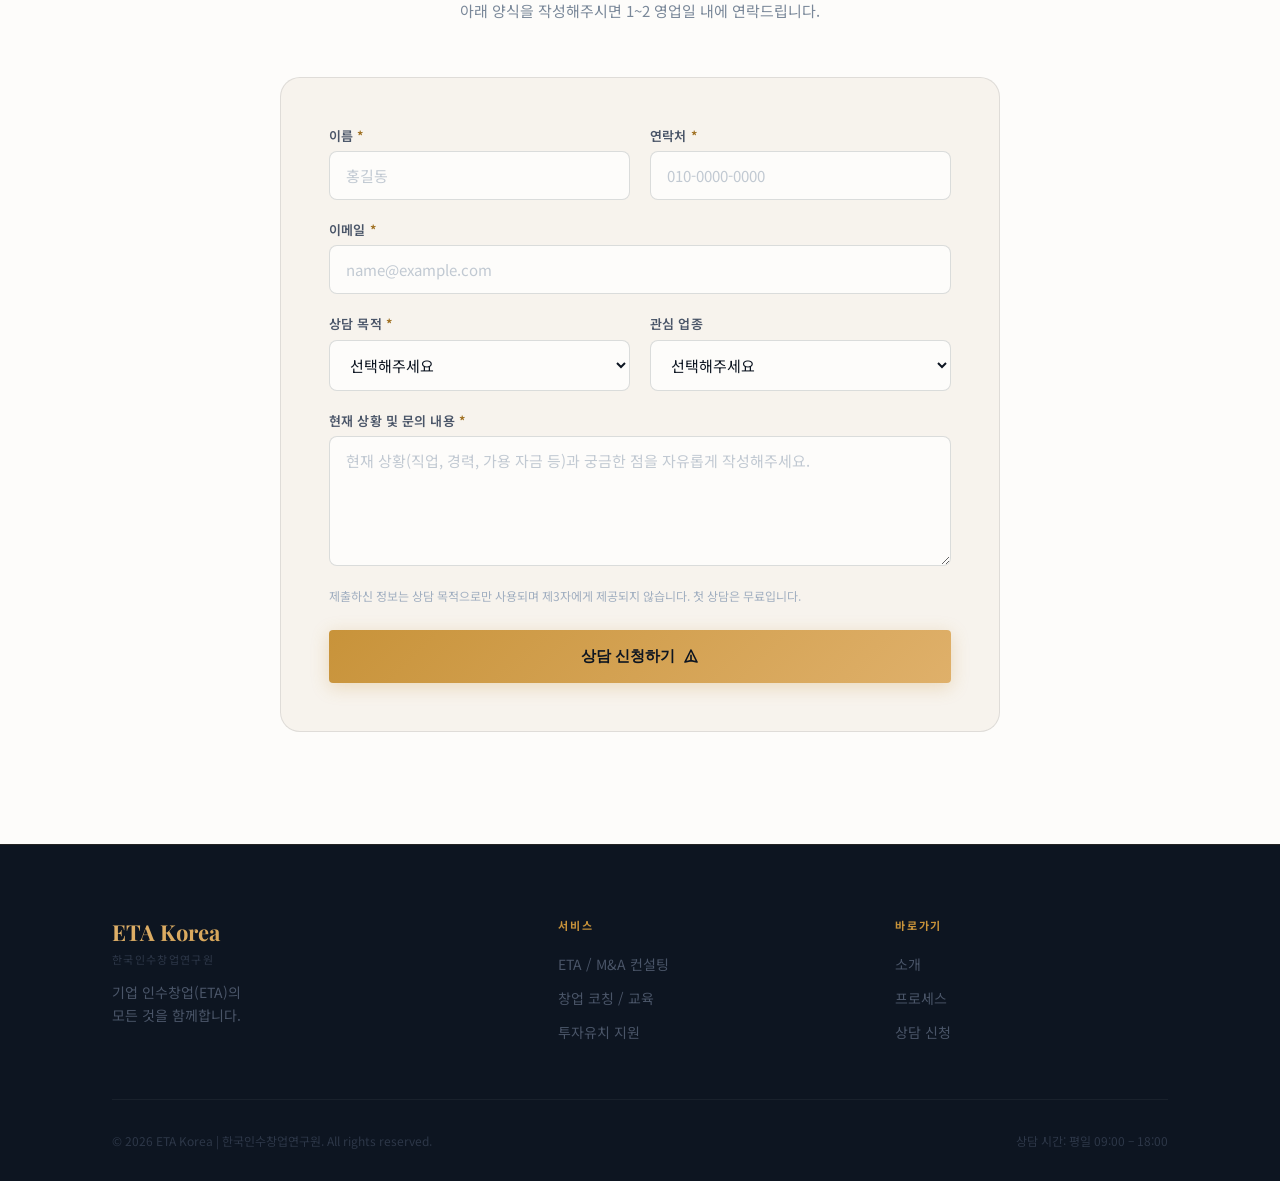
==== commit 5a024eef: "Update founder bio with actual career background" ====
--- a/index.html
+++ b/index.html
@@ -769,7 +769,7 @@
 
         <div class="founder-photo-wrap">
           <div class="founder-photo">
-            <img src="이문락 프로필 사진_2023년.jpg" alt="이문락 대표">
+            <img src="founder-photo.jpg" alt="이문락 대표">
           </div>
           <div class="founder-photo-badge">ETA Korea<br>대표</div>
         </div>
@@ -784,25 +784,24 @@
           </p>
           <div class="founder-divider"></div>
           <p class="founder-bio">
-            인수창업(ETA, Entrepreneurship Through Acquisition) 분야의 국내 선도 전문가로,
-            스탠퍼드 GSB·하버드 HBS에서 체계화된 ETA 방법론을 한국 시장에 최초로 도입·연구하고 있습니다.
+            대구대학교 창업지원단 교수. 코스콤에서 30년 이상 핀테크·자본시장 분야를 이끈
+            금융전문가이자, 경북창조경제혁신센터 대표이사를 역임한 창업생태계 설계자다.
           </p>
           <p class="founder-bio">
-            후계자 없는 중소기업 67만 개라는 구조적 문제를 해결하기 위해
-            인수창업 생태계 구축, 정책 제언, 교육 커리큘럼 개발에 집중하고 있습니다.
-            대구대학교 창업지원단에서 차세대 인수창업가를 양성하는 한편,
-            ETA Korea를 통해 예비 인수창업자의 탐색부터 딜 클로징까지 전 과정을 직접 자문합니다.
+            한국핀테크지원센터 핀테크성장지원 단장, 글로벌핀테크산업진흥센터 센터장 등을 거치며
+            수십 개 스타트업의 투자유치와 성장을 직접 지원했다. 경북청년드림 ESG펀드(50억 원) 조성을
+            주도하는 등 투자 프로그램 설계·운영에 풍부한 실전 경험을 보유하고 있다.
           </p>
           <p class="founder-bio">
-            『ETA LETTER』 발행인으로서, 국내외 M&A 승계 시장 동향과 인수창업 실전 인사이트를
-            정기적으로 발행·공유하고 있습니다.
+            현재 대학에서 '인수를 통한 창업(ETA, Entrepreneurship Through Acquisition)'을 가르치며,
+            검증된 기업을 인수해 창업하는 새로운 패러다임을 국내에 알리는 데 힘쓰고 있다.
           </p>
           <div class="founder-tags">
             <span class="founder-tag">ETA · 인수창업</span>
-            <span class="founder-tag">M&amp;A 전략</span>
-            <span class="founder-tag">기업 가치평가</span>
-            <span class="founder-tag">서치펀드</span>
-            <span class="founder-tag">창업 코칭</span>
+            <span class="founder-tag">핀테크 · 자본시장</span>
+            <span class="founder-tag">투자유치 · ESG펀드</span>
+            <span class="founder-tag">창업생태계 설계</span>
+            <span class="founder-tag">스타트업 코칭</span>
             <span class="founder-tag">중소기업 승계</span>
           </div>
         </div>
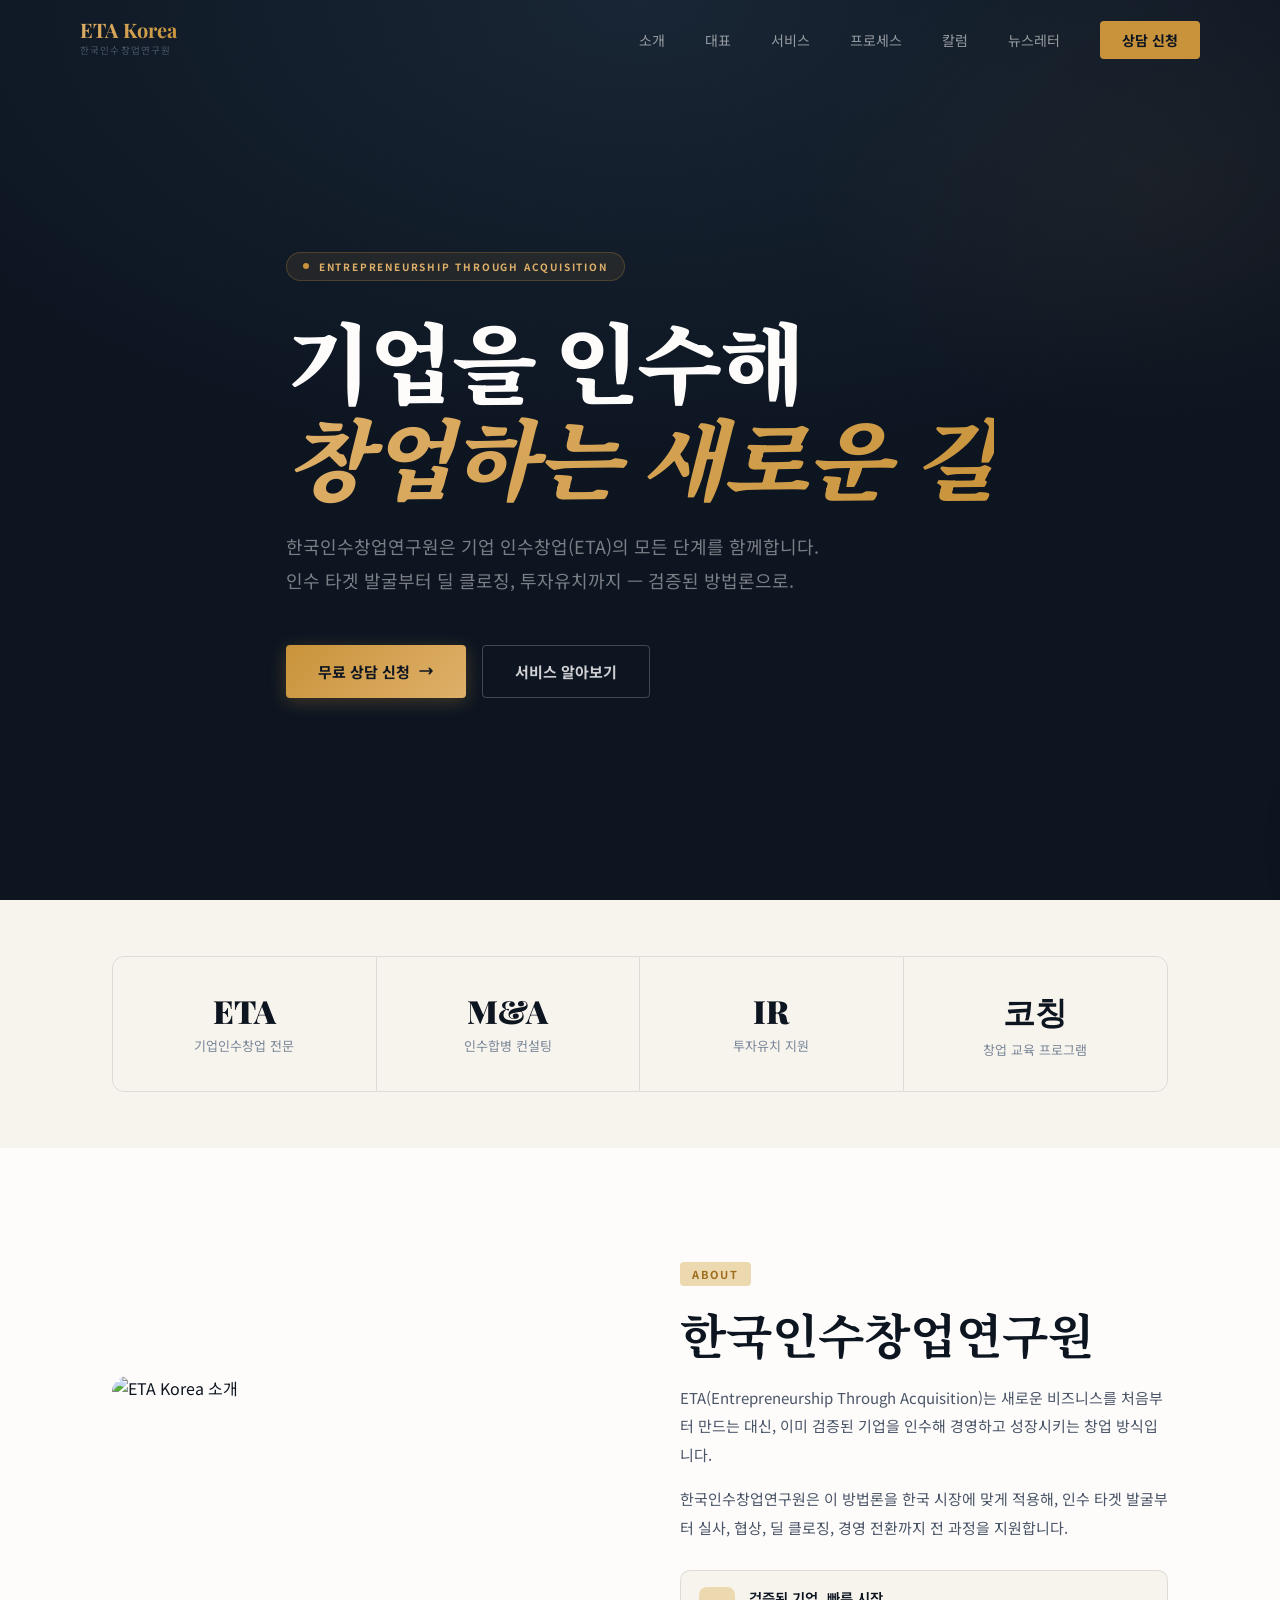
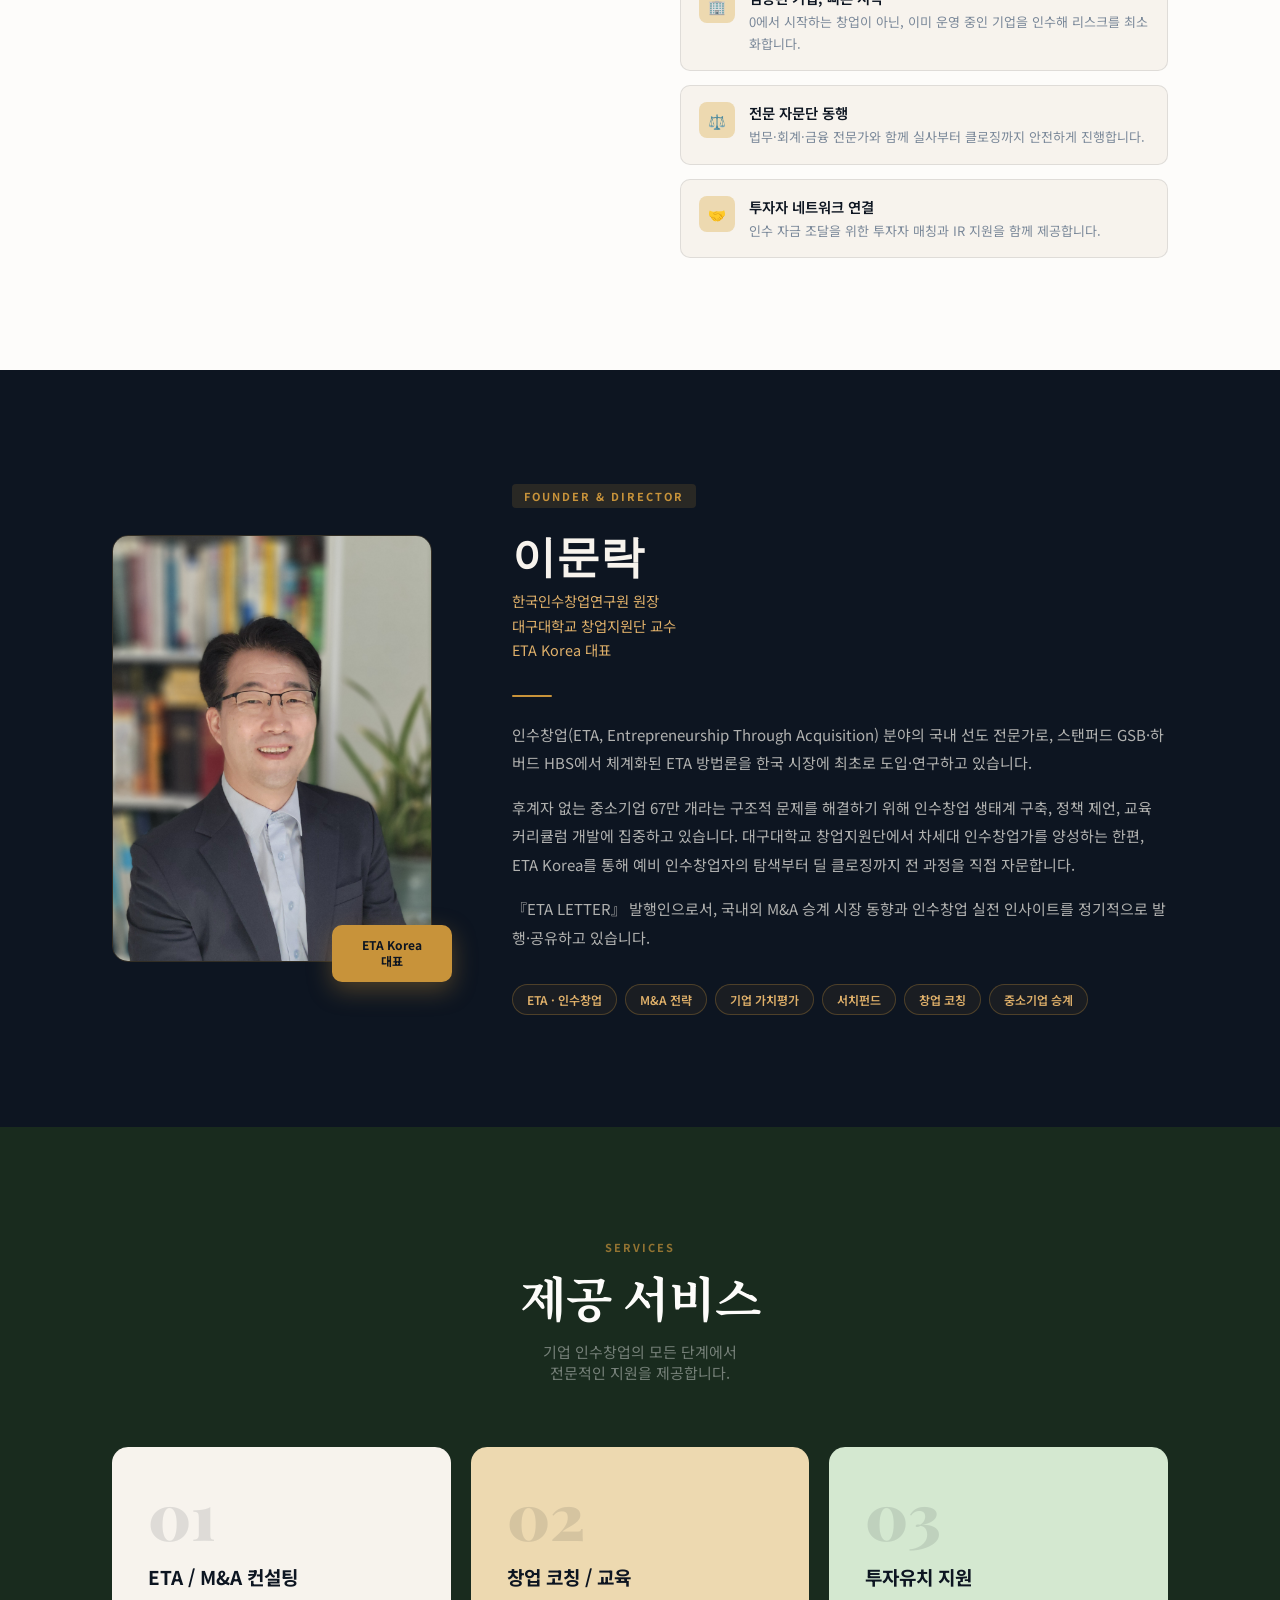
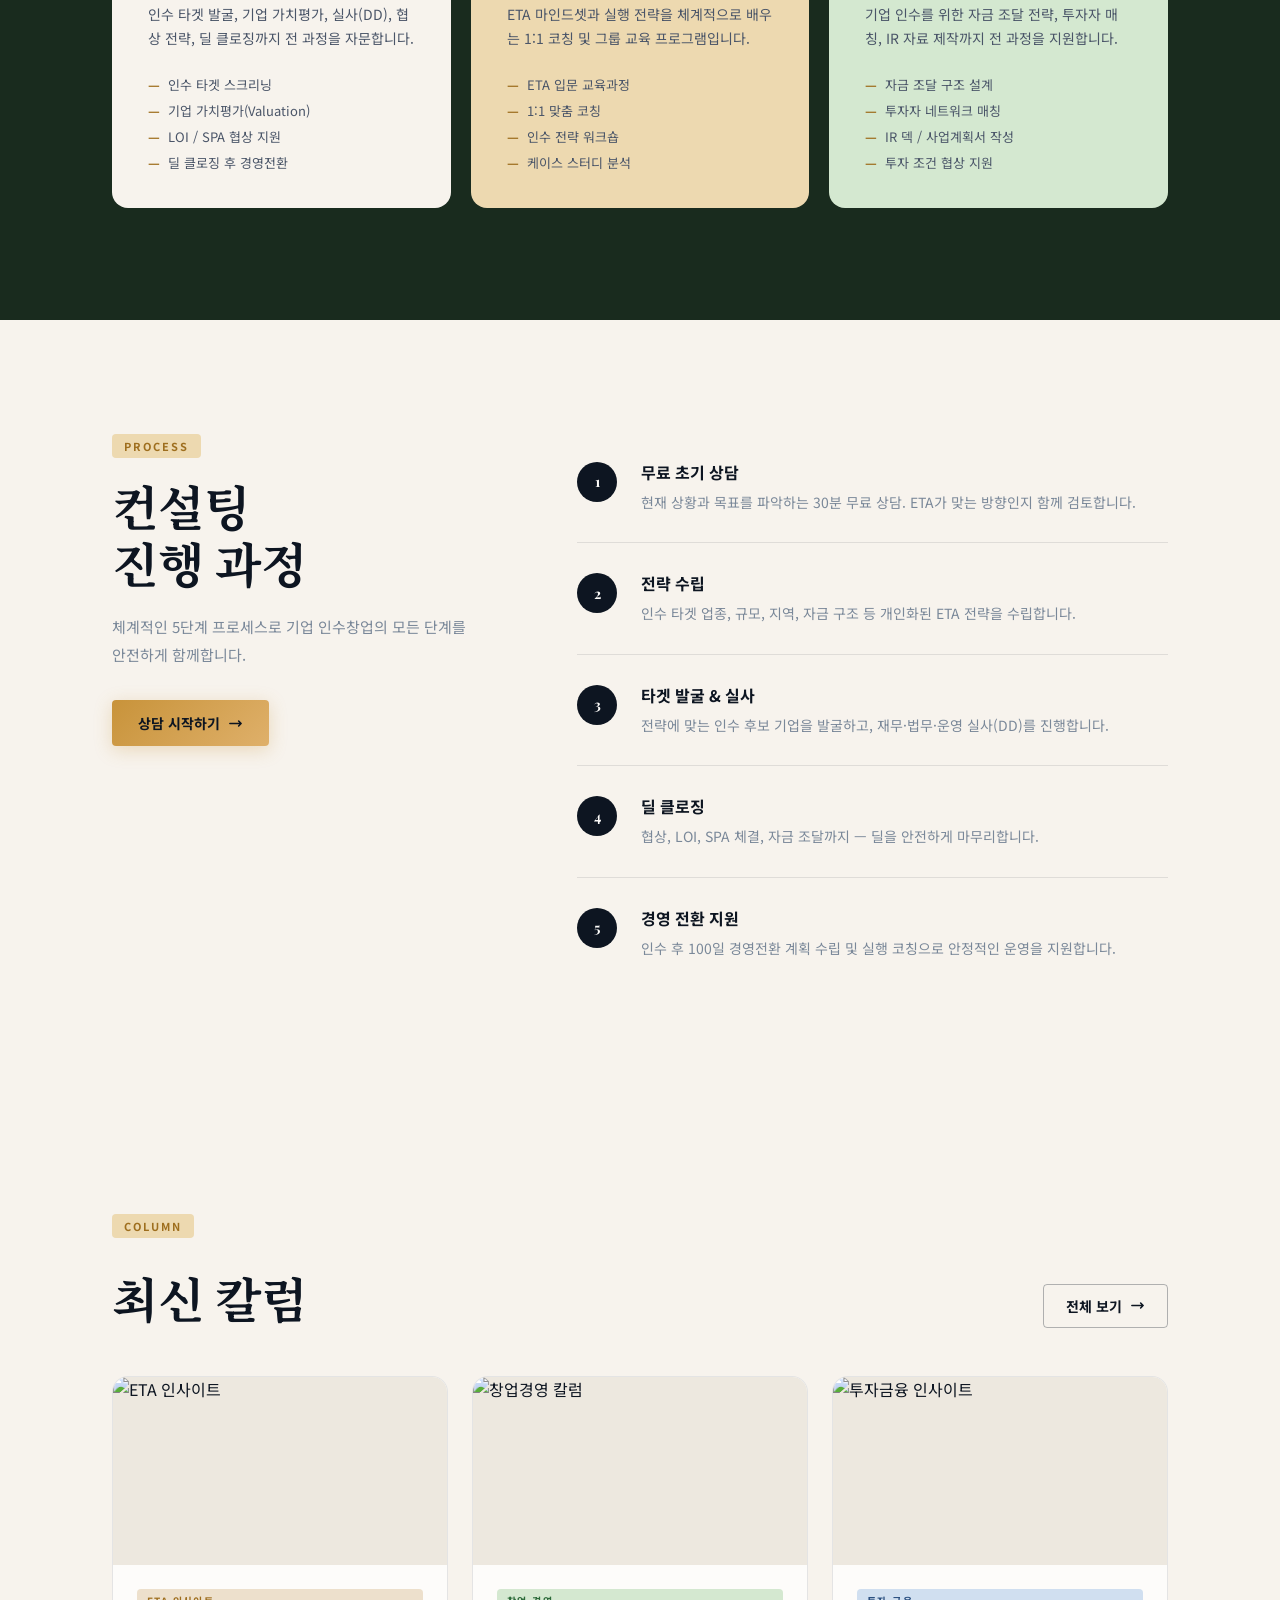
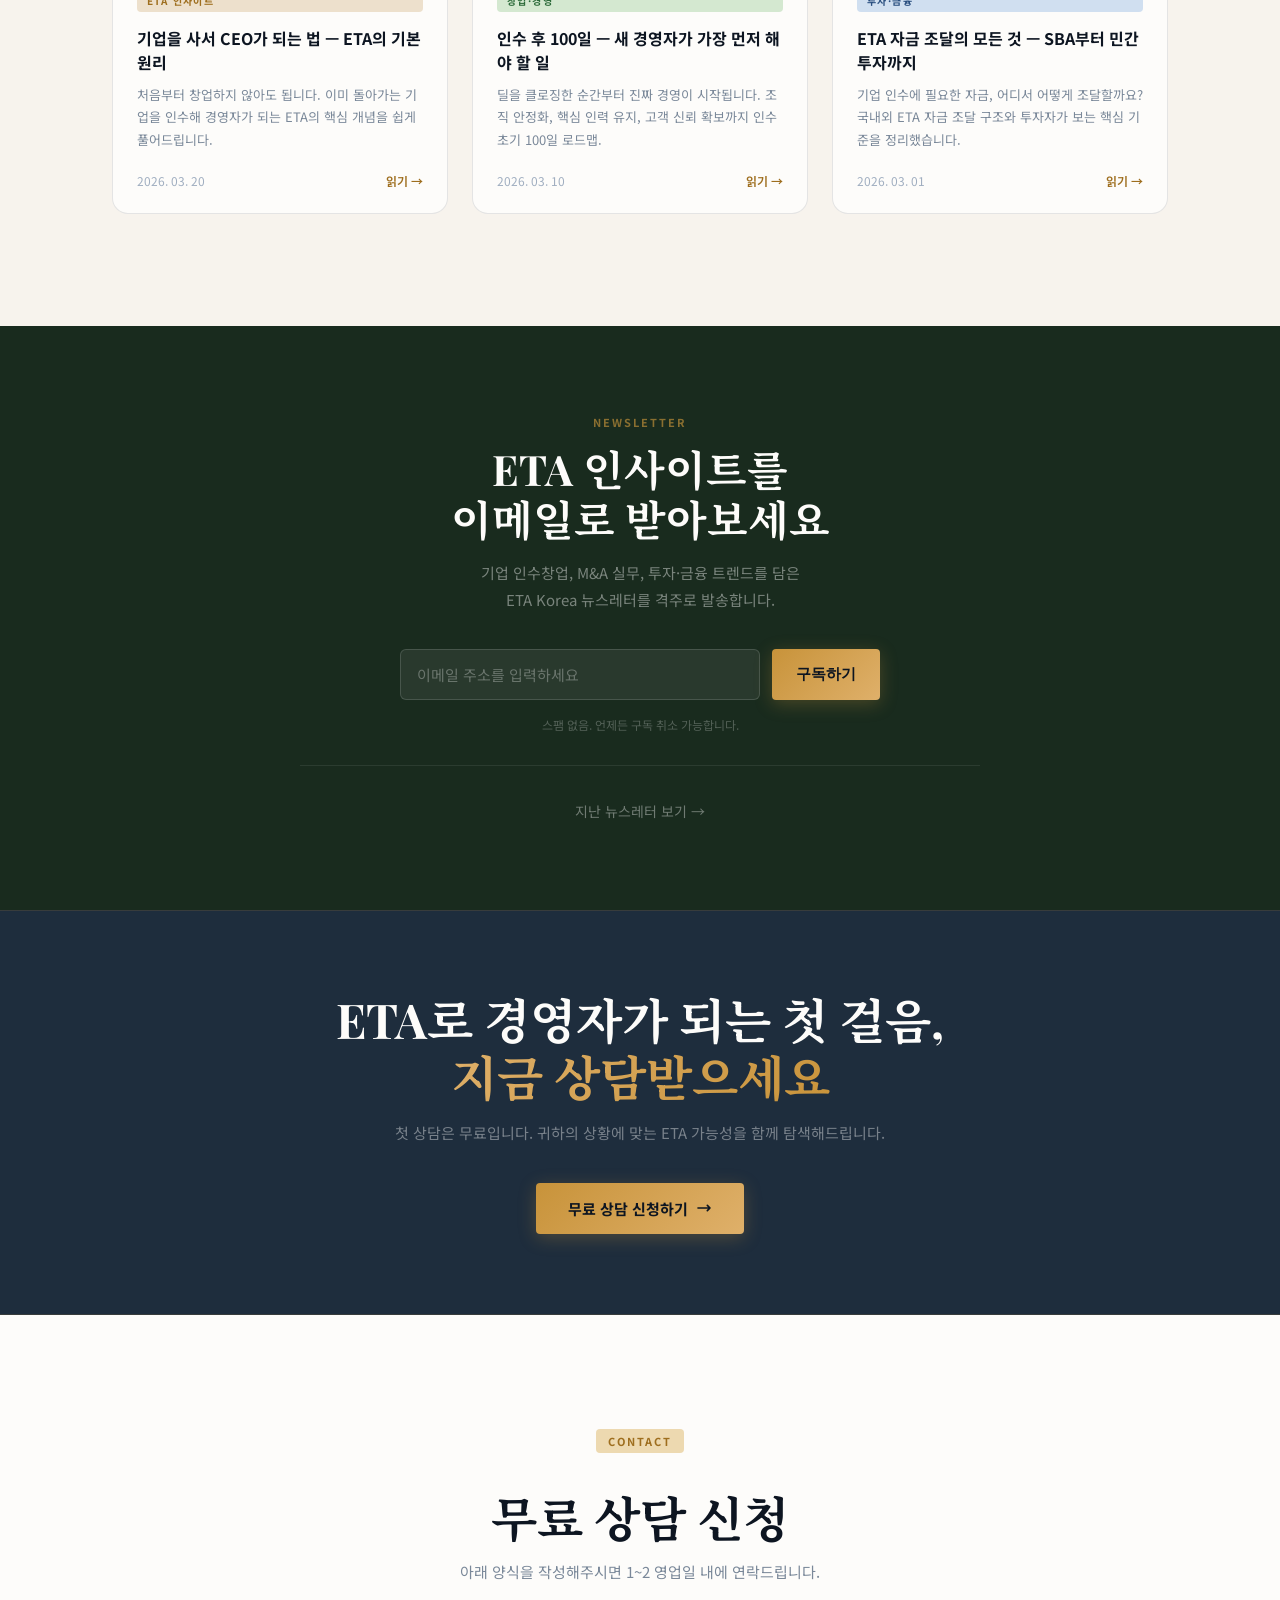
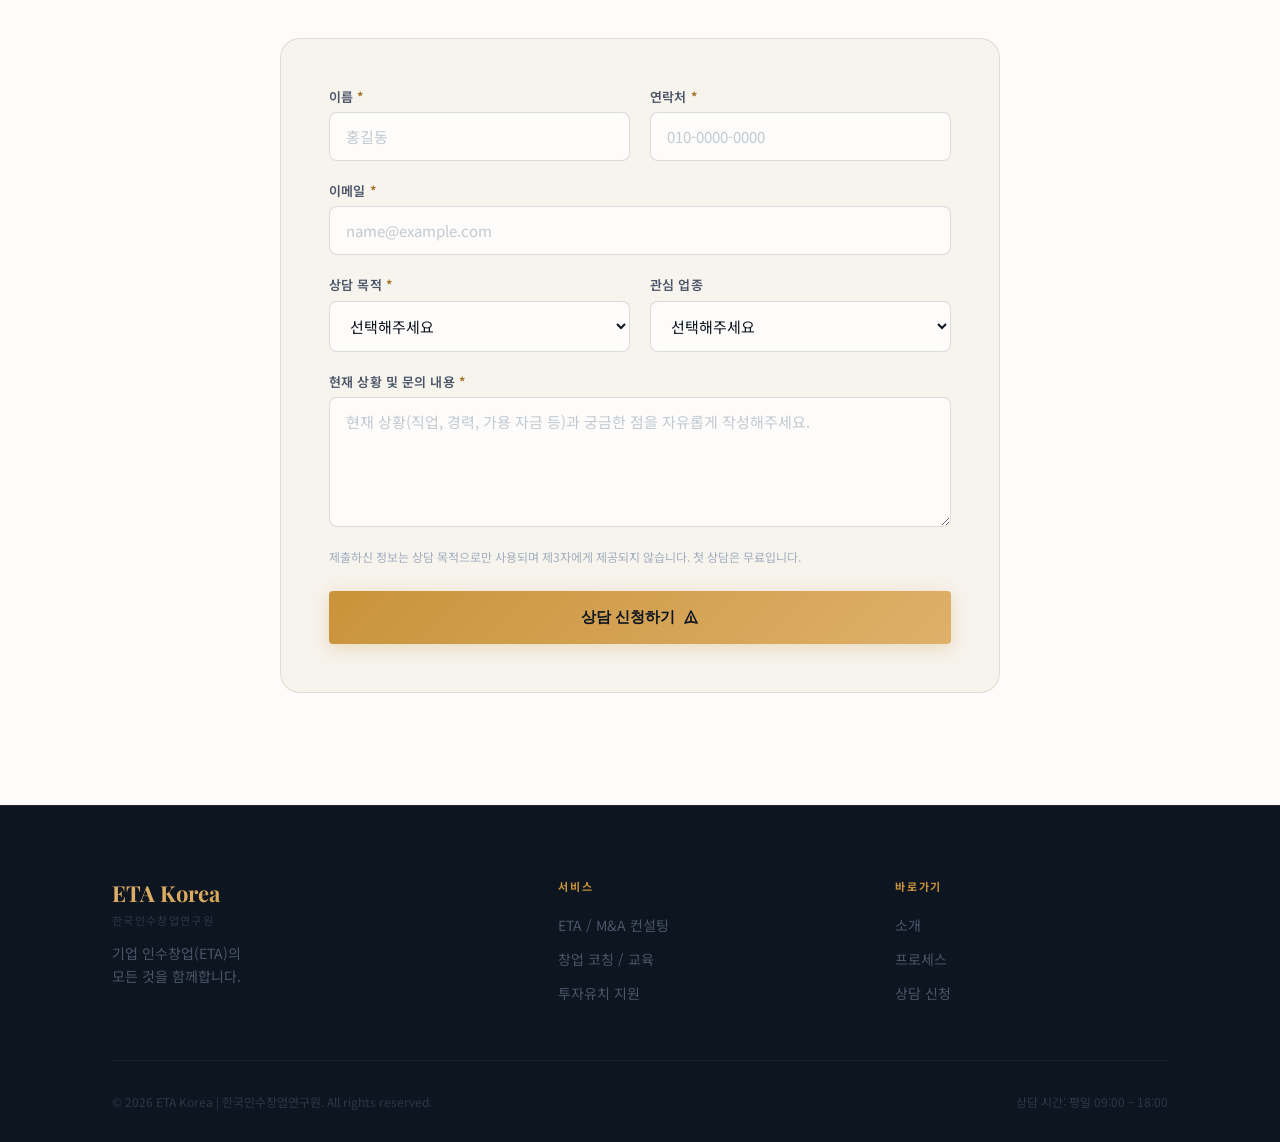
==== commit 3bcafbbd: "Revert founder bio to previous version" ====
--- a/index.html
+++ b/index.html
@@ -784,24 +784,25 @@
           </p>
           <div class="founder-divider"></div>
           <p class="founder-bio">
-            대구대학교 창업지원단 교수. 코스콤에서 30년 이상 핀테크·자본시장 분야를 이끈
-            금융전문가이자, 경북창조경제혁신센터 대표이사를 역임한 창업생태계 설계자다.
+            인수창업(ETA, Entrepreneurship Through Acquisition) 분야의 국내 선도 전문가로,
+            스탠퍼드 GSB·하버드 HBS에서 체계화된 ETA 방법론을 한국 시장에 최초로 도입·연구하고 있습니다.
           </p>
           <p class="founder-bio">
-            한국핀테크지원센터 핀테크성장지원 단장, 글로벌핀테크산업진흥센터 센터장 등을 거치며
-            수십 개 스타트업의 투자유치와 성장을 직접 지원했다. 경북청년드림 ESG펀드(50억 원) 조성을
-            주도하는 등 투자 프로그램 설계·운영에 풍부한 실전 경험을 보유하고 있다.
+            후계자 없는 중소기업 67만 개라는 구조적 문제를 해결하기 위해
+            인수창업 생태계 구축, 정책 제언, 교육 커리큘럼 개발에 집중하고 있습니다.
+            대구대학교 창업지원단에서 차세대 인수창업가를 양성하는 한편,
+            ETA Korea를 통해 예비 인수창업자의 탐색부터 딜 클로징까지 전 과정을 직접 자문합니다.
           </p>
           <p class="founder-bio">
-            현재 대학에서 '인수를 통한 창업(ETA, Entrepreneurship Through Acquisition)'을 가르치며,
-            검증된 기업을 인수해 창업하는 새로운 패러다임을 국내에 알리는 데 힘쓰고 있다.
+            『ETA LETTER』 발행인으로서, 국내외 M&A 승계 시장 동향과 인수창업 실전 인사이트를
+            정기적으로 발행·공유하고 있습니다.
           </p>
           <div class="founder-tags">
             <span class="founder-tag">ETA · 인수창업</span>
-            <span class="founder-tag">핀테크 · 자본시장</span>
-            <span class="founder-tag">투자유치 · ESG펀드</span>
-            <span class="founder-tag">창업생태계 설계</span>
-            <span class="founder-tag">스타트업 코칭</span>
+            <span class="founder-tag">M&amp;A 전략</span>
+            <span class="founder-tag">기업 가치평가</span>
+            <span class="founder-tag">서치펀드</span>
+            <span class="founder-tag">창업 코칭</span>
             <span class="founder-tag">중소기업 승계</span>
           </div>
         </div>
